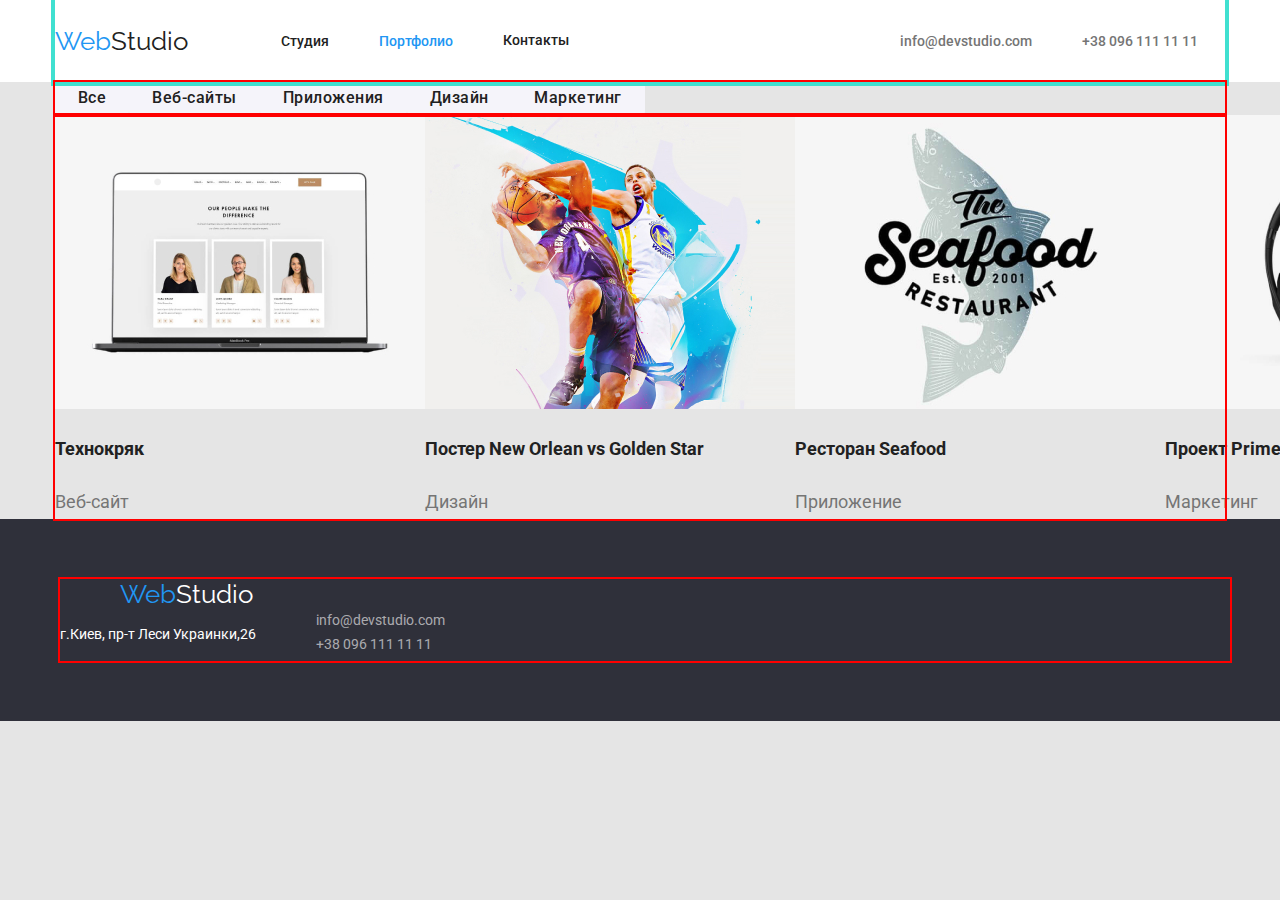
==== portfolio.html @ 0e8f4dbb "cделала меню портфолио" ====
<!DOCTYPE html>
<html lang="ru">

<head>
    <meta charset="UTF-8" />
    <meta name="viewport" content="width=device-width, initial-scale=1.0" />
    <title>Портфолио</title>
    <link
        href="https://fonts.googleapis.com/css2?family=Raleway:wght@700&family=Roboto:wght@400;500;700;900&display=swap"
        rel="stylesheet" />
    <link rel="stylesheet"
        href="https://cdnjs.cloudflare.com/ajax/libs/modern-normalize/1.0.0/modern-normalize.min.css" />
    <link rel="stylesheet" href="./css/styles.css" />
</head>

<body>
    <header class="portfolio-header">
        <div class="container-header">
        <a href="./index.html" class="logo-header">
            <span class="logo-colored">Web</span>Studio</a>
        <nav>
            <ul class="portfolio-nav list">
                <li class="portfolio-nav item"><a href="./index.html"> Cтудия </a></li>
                <li class= "portfolio-nav item">
                    <a href="./portfolio.html" class="link current"> Портфолио </a>
                </li >
                <li><a href=""class="portfolio-nav item"> Контакты </a></li>
            </ul>
        </nav>
        <ul class="contacts-header list">
            <div class="portfolio-contacts">
            <li><a href="mailto:info@devstudio.com">info@devstudio.com</a></li>
            <li><a href="tel:+380961111111" class="portfolio-contacts item">+38 096 111 11 11</a></li>
            </div>
        </ul>
        </div>
    </header>
    <main>
        <div class="container">
        <h1 hidden>Примеры работ</h1>
        <section class="portfolio-menu">
            <h2 hidden>Меню портфолио</h2>
            <ul class="portfolio-menu list">
                <li><button class="button-secondary" type="button">Все</button></li>
                <li>
                    <button class="button-secondary" type="button">Веб-сайты</button>
                </li>
                <li>
                    <button class="button-secondary" type="button">Приложения</button>
                </li>
                <li>
                    <button class="button-secondary" type="button">Дизайн</button>
                </li>
                <li>
                    <button class="button-secondary" type="button">Маркетинг</button>
                </li>
            </ul>
           
        </section>
        </div>

        <section class="examples-menu">
            
            <h2 hidden>Меню примеров</h2>
<div class="container examples">
            <ul class="examples-menu list">
                <li>
                    <img src="./images/portfolio images/website.jpg" alt="вебсайт технокряк" width="370" />
                    <h3 class="examples-title">Технокряк</h3>
                    <p class="examples-item">Веб-сайт</p>
                </li>
                <li>
                    <img src="./images/portfolio images/design.jpg" alt="дизайн постера" width="370" />
                    <h3 class="examples-title">Постер New Orlean vs Golden Star</h3>
                    <p class="examples-item">Дизайн</p>
                </li>
                <li>
                    <img src="./images/portfolio images/application restaurant.jpg" alt="приложение ресторана"
                        width="370" />
                    <h3 class="examples-title">Ресторан Seafood</h3>
                    <p class="examples-item">Приложение</p>
                </li>
                <li>
                    <img src="./images/portfolio images/marketing.jpg" alt="маркетинг проекта прайм" width="370" />
                    <h3 class="examples-title">Проект Prime</h3>
                    <p class="examples-item">Маркетинг</p>
                </li>
                <li>
                    <img src="./images/portfolio images/application boxes.jpg" alt="приложение проекта коробочек"
                        width="370" />
                    <h3 class="examples-title">Проект Boxes</h3>
                    <p class="examples-item">Приложение</p>
                </li>
                <li>
                    <img src="./images/portfolio images/website screen.jpg" alt="вебсайт вдохновение" width="370" />
                    <h3 class="examples-title">Inspiration has no Borders</h3>
                    <p class="examples-item">Веб-сайт</p>
                </li>
                <li>
                    <img src="./images/portfolio images/design book.jpg" alt="дизайн издания" width="370" />
                    <h3 class="examples-title">Издание Limited Edition</h3>
                    <p class="examples-item">Дизайн</p>
                </li>
                <li>
                    <img src="./images/portfolio images/marketing label.jpg" alt="маркетинг проекта лаб" width="370" />
                    <h3 class="examples-title">Проект LAB</h3>
                    <p class="examples-item">Маркетинг</p>
                </li>
                <li>
                    <img src="./images/portfolio images/application computer.jpg" alt="приложение гроуинг бизнес"
                        width="370" />
                    <h3 class="examples-title">Growing Business</h3>
                    <p class="examples-item">Приложение</p>
                </li>
            </ul>
            </div>
        </section>
       
    </main>
    <footer class="footer">
        <div class="container">
        <a href="./index.html" class="logo-footer">
            <span class="logo-colored">Web</span>Studio</a>
        <ul class="list">
            <li>
                <p class="address-geo">г.Киев, пр-т Леси Украинки,26</p>
            </li>
            <address class="contacts-style">
                <li><a href="mailto:info@devstudio.com">info@devstudio.com</a></li>
                <li><a href="tel:+380961111111">+38 096 111 11 11</a></li>
            </address>
        </ul>
        </div>
    </footer>
</body>

</html>
---- css/styles.css ----
:root {
  --main-text-cl: #757575;
  --accent-cl: #2196F3;
  --black: #212121;
  --gray:#757575;
  --white: #ffffff;
  --dark-bg:#2F303A;
  --light-bg: #E5E5E5;
  --white-bg:#FFFFFF;
  --light-grey-bg:#F5F4FA;
  --blue:#2196F3;
}
html {
  box-sizing: border-box;
}

*,
*::before,
*::after {
  box-sizing: inherit;
}

body {
  font-family: Roboto, sans-serif;
  color: var(--main-text-cl);
  background-color: var(--light-bg);
margin: 0px;
}
ul {
    list-style: none;
}

.webstudio-header {
    background-color: var(--white-bg);

}
.logo-header {
font-family: Raleway, sans-serif;
font-size: 26px;
line-height: 1.17;
text-decoration: none;
color: var(--black);
margin-right: 93px;
}
.container-header {
    display: flex;
    align-items: center;
    justify-content: flex-start;
}
.logo-colored {
    color: var(--blue);
}

.site-nav a {
    font-weight: 500;
    font-size: 14px;
    line-height: 1.17;
    text-decoration: none;
    color: var(--black);
}
.site-nav {
    display: flex;
}
.site-nav a:hover {
    color: var(--accent-cl);
}
.site-nav a:focus {
    color: var(--accent-cl);
}
.site-nav .link.current {
    color: var(--accent-cl);
}

.site-nav .item:not(:last-child) {
    margin-right: 50px;
}
.site-nav .link {
    display: block;
    padding-top: 32px;
    padding-bottom: 32px;
}

.contacts-header a {
    font-weight: 500;
    font-size: 14px;
    line-height: 1.17;
    text-decoration: none;
    color: var(--gray);

}
.contacts-header a:hover {
    color: var(--blue);
}
.contacts-header a:focus {
    color: var(--blue);
}
.contacts-items  {
    display: flex;
    margin-left: 331px;
   

}
.contacts-item {
    margin-left: 50px;
}

.main-section {
    color: var(--white-bg);
    background-color: var(--dark-bg);
    text-align: center;
    margin-bottom: 94px;
    padding-top: 200px;
    padding-bottom: 200px;
}

.main-title {
    margin-top: 0;
    margin-bottom: 30px;
    font-weight: 900;
    font-size: 44px;
    line-height: 1.36;
    text-transform: uppercase;

   

}
.button-primery {
    display: inline-block;
    font-family: inherit;
    font-weight: 700;
    font-size: 16px;
    line-height: 1.87;
    letter-spacing: 0.06em;
    color: var(--black);
    background-color: var(--light-grey-bg);
    border-radius: 4px;
    min-width: 200px;
    padding: 10px 32px;
    text-align: center;
    box-shadow: 0px 4px 4px rgba(0, 0, 0, 0.15);
    border: 1px solid transparent;
}
.button-primery:hover {
color: var(--white);
    background-color: var(--accent-cl);
    }
.button-primery:focus {
    color: var(--white);
    background-color: var(--accent-cl);
    }
    
    
    .advantages-list {
    background-color: var(--light-bg);
    padding: 94px;
    }    
    .advantages-title {
        margin-top: 0;
    margin-bottom: 10px;
    font-weight: 700;
    font-size: 14px;
    line-height: 1.17;
    text-transform: uppercase;
    color: var(--black);
}
.advantages-item {
    margin: 0;
    font-weight: 400;
    font-size: 14px;
    line-height: 1.71;
    color: var(--main-text-cl);
    margin-right: 30px;
}
.container .advantages-list {
    display: flex;
}
.container .list {
    display: flex;
}
.directions {
    background-color: var(--light-bg);
}
.directions-title {
    margin-top: 0;
    margin-bottom: 50px;
    font-weight: 700;
    font-size: 36px;
    line-height: 1.17;
    color:  var(--black);
    text-align: center;
}
.directions-item {
    margin-right: 30px;
}
.team-section {
    background-color: var(--light-grey-bg);
    padding: 94px;

}
.team-title {
    margin-top: 0;
    margin-bottom: 50px;
    font-weight: 700;
    font-size: 36px;
    line-height: 1.17;
    color: var(--black);
    text-align: center;
}
.team-member {
    margin-bottom: 10px;
    font-weight: 500;
    font-size: 16px;
    line-height: 1.17;
    color: var(--black);
    margin: 0;
}
.team-item {
    margin: 0;
    font-weight: 400;
    font-size: 16px;
    line-height: 1.17;
    color: var(--main-text-cl);
    margin-right: 30px;
    text-align: center;
}
.footer {
    background-color: var(--dark-bg);
    padding: 60px;
    text-align: left;
}
.logo-footer {
    font-family: Raleway, sans-serif;
    font-size: 26px;
    line-height: 1.17;
    text-decoration: none;
    color: var(--white);
}
.footer a {
    padding: 60px;
    color: var(--white);
}
.address-geo {
    font-weight: 400;
    font-size: 14px;
    line-height: 1.71;
    color: var(--white);
}
.contacts-style a {
    font-weight: 400;
    font-size: 14px;
    line-height: 1.71;
    text-decoration: none;

color: rgba(255, 255, 255, 0.6);

}
.contacts-style a:hover  {
    color: var(--accent-cl);

}
.contacts-style a:focus  {
    color: var(--accent-cl);

}
.portfolio-header{
    background-color: var(--white-bg);
}
.portfolio-nav a {
     font-weight: 500;
    font-size: 14px;
    line-height: 1.17;
    text-decoration: none;
    color: var(--black);
}
.portfolio-nav {
    display: flex;
    text-align: center;
}

.portfolio-nav .item:not(:last-child) {
    margin-right: 50px;
}
.portfolio-nav a:hover {
    color: var(--accent-cl);
    }
 
.portfolio-nav a:focus {
    color: var(--accent-cl);

}
.portfolio-nav .link.current {
    color: var(--accent-cl);
}
.portfolio-nav .item {
    display: block;
    padding-top: 32px;
    padding-bottom: 32px;
}
.contacts-header {
    font-weight: 500;
    font-size: 14px;
    line-height: 1.17;
}
.portfolio-contacts {
    display: flex;
    margin-left: 331px;
}
.portfolio-contacts .item {
    margin-left: 50px;
}
.portfolio-menu {
    font-weight: 500;
    font-size: 16px;
    line-height: 1.62;
    color: var(--black);
    background-color: var(--light-bg);
}
.portfolio-menu a {
    color: var(--black);
}
.portfolio-menu:hover {
    color:  var(--blue);
}
.portfolio-menu:focus {
    color:  var(--blue);
}

.examples-menu {
    background-color: var(--light-bg);
}
.examples-title {
    font-weight: 700;
    font-size: 18px;
    line-height: 2;
    color: var(--black);
}
.examples-item {
     margin: 0;
    font-weight: 400;
    font-size: 18px;
    line-height: 1.87;
    color: var(--main-text-cl);
}

.button-secondary {
    display: inline-block;
    font-family: inherit;
    font-weight: 500;
    font-size: 16px;
    letter-spacing: 0.03em;
    color: var(--black);
    background-color: var(--light-grey-bg);
    border-radius: 4px;
    text-align: center;
    padding: 6px 22px;
    border: 1px solid transparent;
    }

.button-secondary:hover {
color: var(--white);
    background-color: var(--accent-cl);
    }
.button-secondary:focus {
    color: var(--white);
    background-color: var(--accent-cl);
    }
    
.contacts-style {
    font-style: normal;
}
.container-header {
       margin-left: auto;
       margin-right: auto;
       width: 1170px;    
       outline: 4px solid turquoise;
    }

    .container {
       margin-left: auto;
       margin-right: auto;
       width: 1170px;
    outline: 2px solid red;}

.footer-container {
    margin-left: auto;
       margin-right: auto;
       width: 1170px;
       outline: 2px solid teal;
       }
.list {
    padding: 0;
    margin: 0;
    list-style: none;
}


/*цвет заголовков #212121;
/* цвет текста #757575;
/*цвет текста при ховере #2196F3;
/* темный цвет фона #2F303A;
/* фон хедера #FFFFFF;
/* фон секций о преимуществе и направлениях, мейна вебстудии #E5E5E5
/* фон секции о команде #F5F4FA
/* акцент фона кнопки #2196F3
/* цвет текста адреса и телефон в футере rgba(255, 255, 255, 0.6);
/*цвет заголовка героя #FFFFFF;
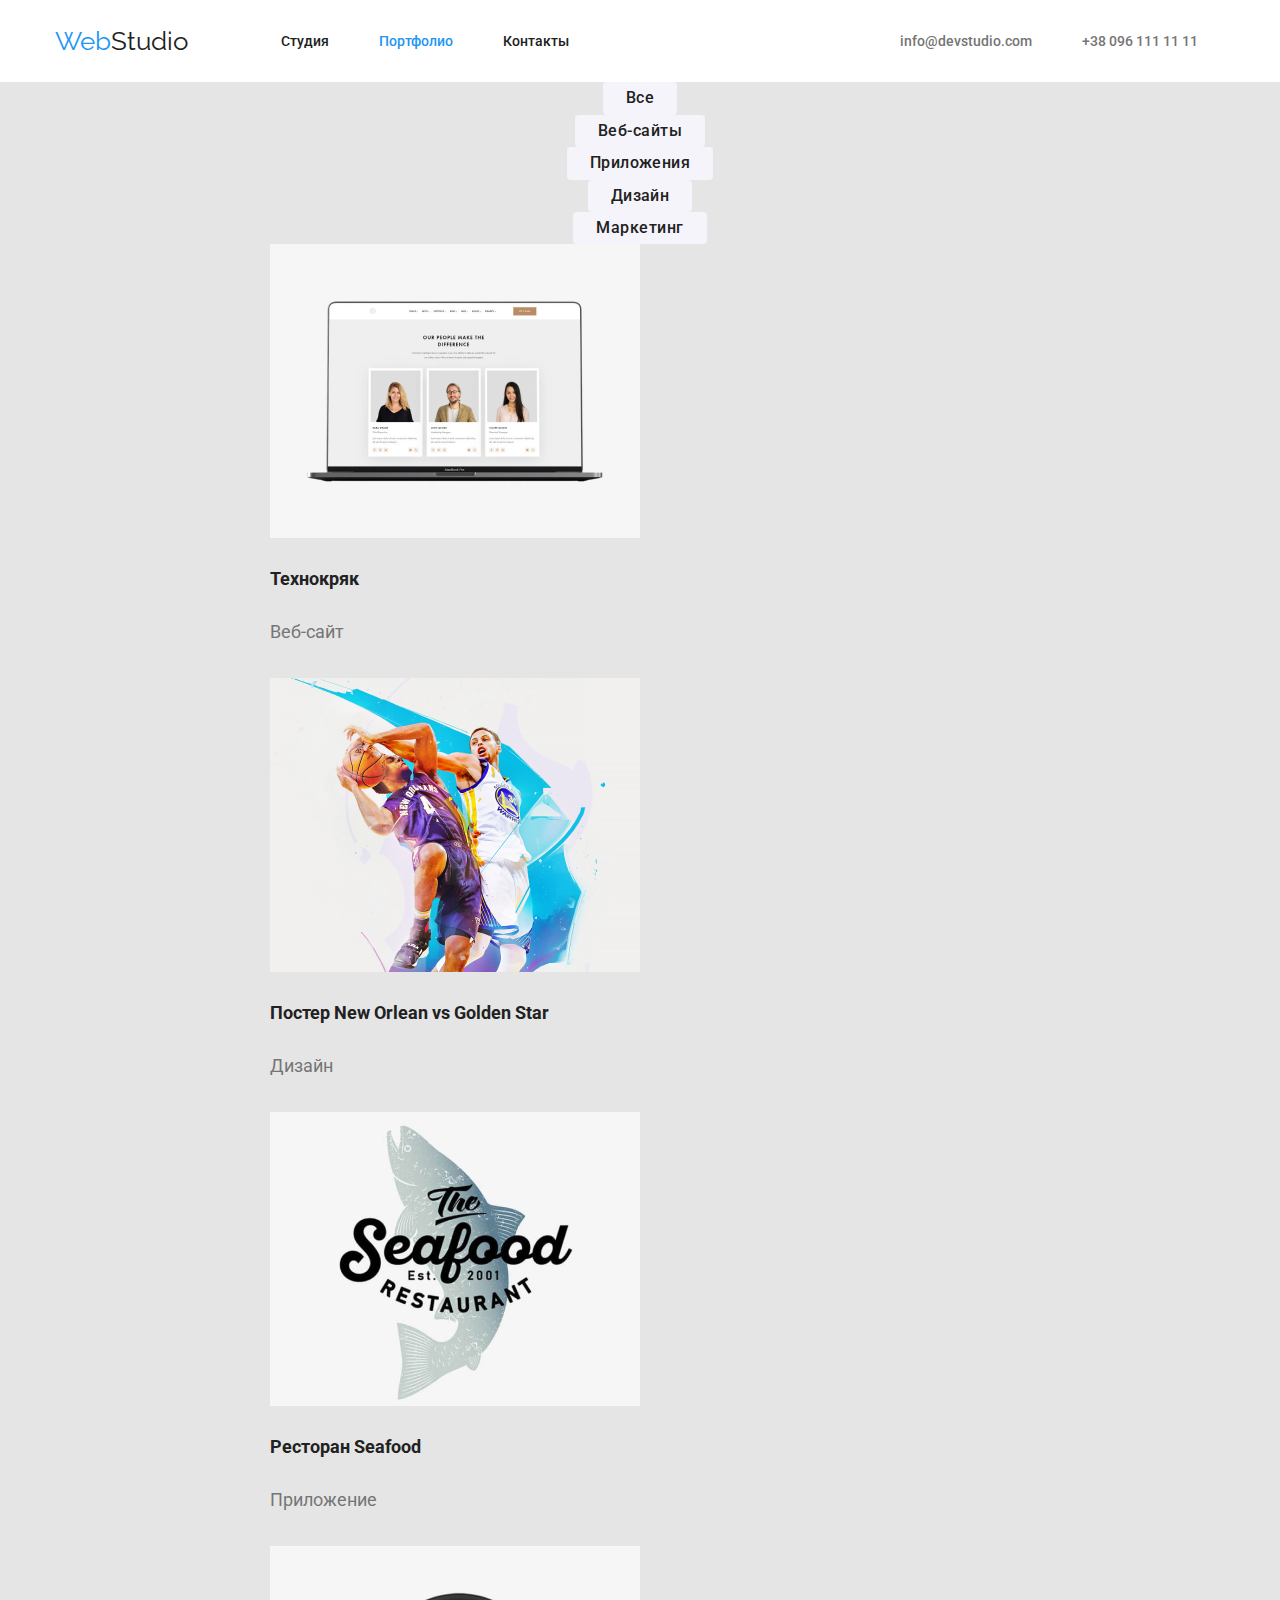
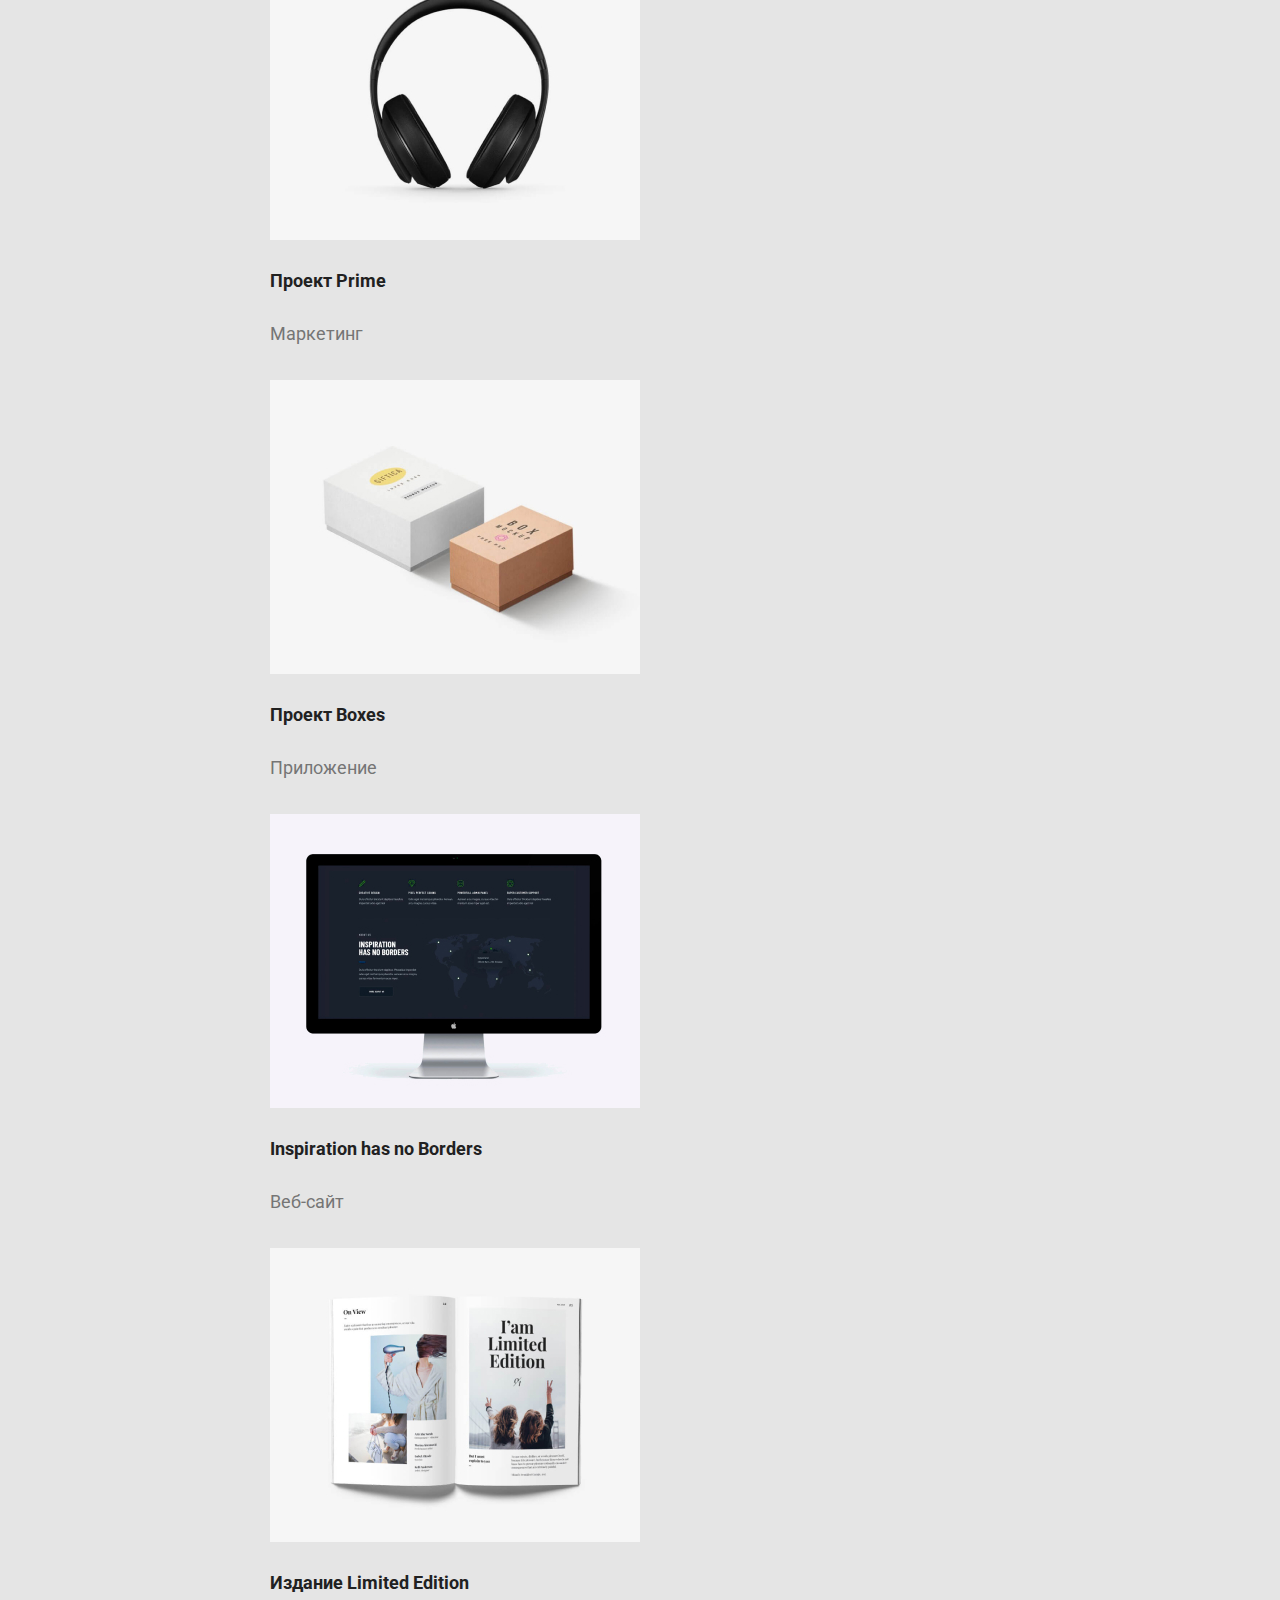
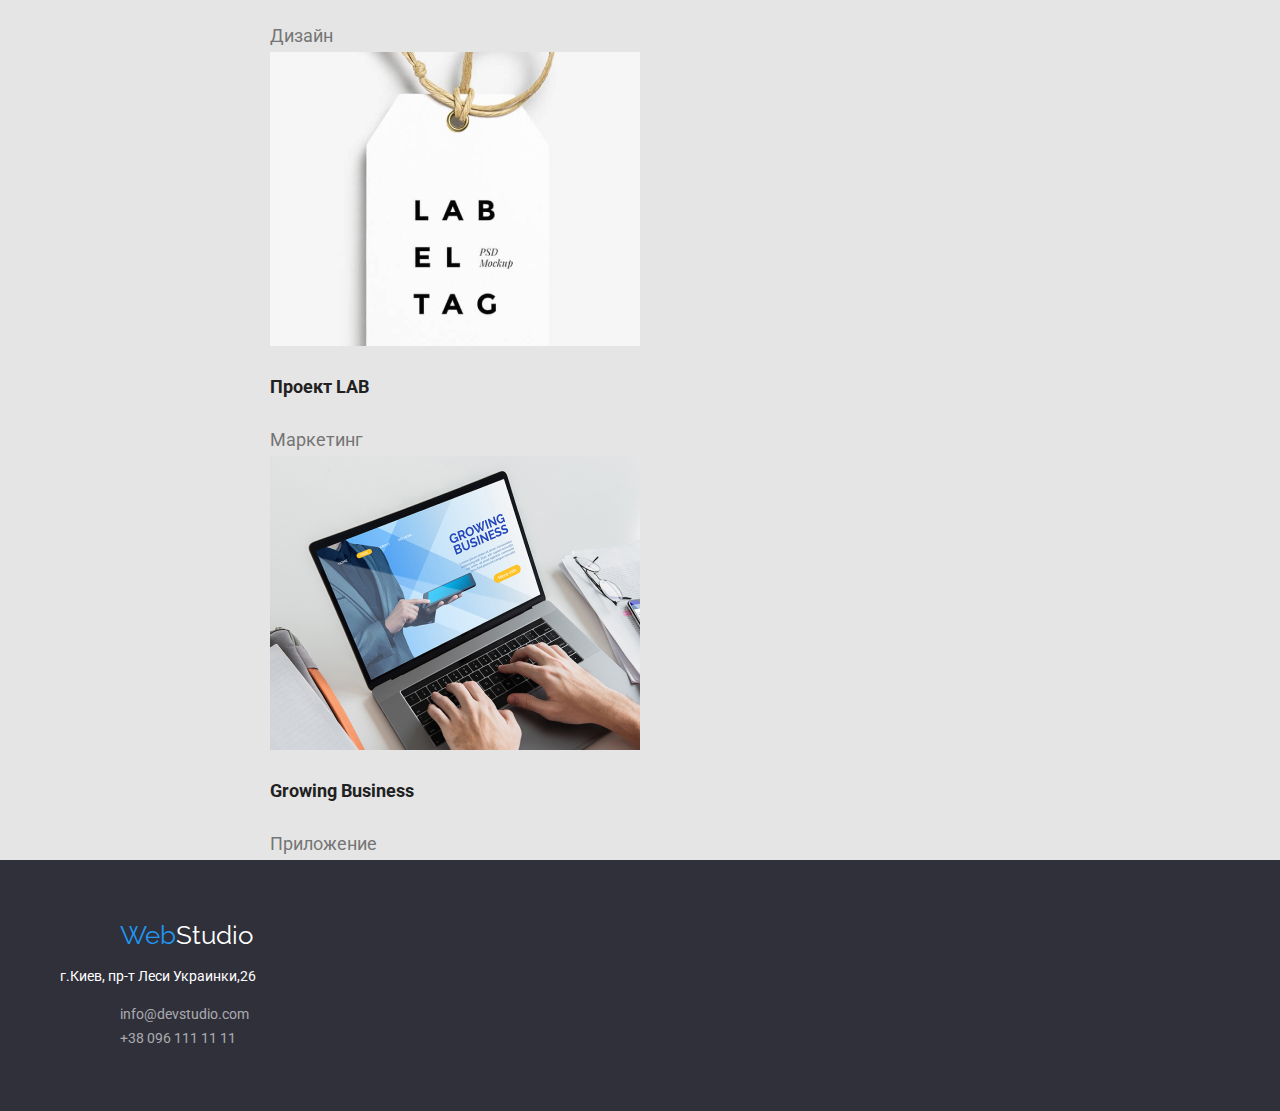
==== commit 4d7b2ad8: "portfolio" ====
--- a/portfolio.html
+++ b/portfolio.html
@@ -24,7 +24,7 @@
                 <li class= "portfolio-nav item">
                     <a href="./portfolio.html" class="link current"> Портфолио </a>
                 </li >
-                <li><a href=""class="portfolio-nav item"> Контакты </a></li>
+                <li class="portfolio-nav item"><a href=""> Контакты </a></li>
             </ul>
         </nav>
         <ul class="contacts-header list">
@@ -36,10 +36,11 @@
         </div>
     </header>
     <main>
-        <div class="container">
+        
         <h1 hidden>Примеры работ</h1>
         <section class="portfolio-menu">
             <h2 hidden>Меню портфолио</h2>
+            <div class="container-buttons">
             <ul class="portfolio-menu list">
                 <li><button class="button-secondary" type="button">Все</button></li>
                 <li>
@@ -55,58 +56,58 @@
                     <button class="button-secondary" type="button">Маркетинг</button>
                 </li>
             </ul>
-           
+            </div>
         </section>
-        </div>
+       
 
         <section class="examples-menu">
             
             <h2 hidden>Меню примеров</h2>
-<div class="container examples">
+<div class="container-examples">
             <ul class="examples-menu list">
-                <li>
+                <li class="examples-elements">
                     <img src="./images/portfolio images/website.jpg" alt="вебсайт технокряк" width="370" />
                     <h3 class="examples-title">Технокряк</h3>
                     <p class="examples-item">Веб-сайт</p>
                 </li>
-                <li>
+                <li class="examples-elements">
                     <img src="./images/portfolio images/design.jpg" alt="дизайн постера" width="370" />
                     <h3 class="examples-title">Постер New Orlean vs Golden Star</h3>
                     <p class="examples-item">Дизайн</p>
                 </li>
-                <li>
+                <li class="examples-elements">
                     <img src="./images/portfolio images/application restaurant.jpg" alt="приложение ресторана"
                         width="370" />
                     <h3 class="examples-title">Ресторан Seafood</h3>
                     <p class="examples-item">Приложение</p>
                 </li>
-                <li>
+                <li class="examples-elements">
                     <img src="./images/portfolio images/marketing.jpg" alt="маркетинг проекта прайм" width="370" />
                     <h3 class="examples-title">Проект Prime</h3>
                     <p class="examples-item">Маркетинг</p>
                 </li>
-                <li>
+                <li class="examples-elements">
                     <img src="./images/portfolio images/application boxes.jpg" alt="приложение проекта коробочек"
                         width="370" />
                     <h3 class="examples-title">Проект Boxes</h3>
                     <p class="examples-item">Приложение</p>
                 </li>
-                <li>
+                <li class="examples-elements">
                     <img src="./images/portfolio images/website screen.jpg" alt="вебсайт вдохновение" width="370" />
                     <h3 class="examples-title">Inspiration has no Borders</h3>
                     <p class="examples-item">Веб-сайт</p>
                 </li>
-                <li>
+                <li class="examples-elements">
                     <img src="./images/portfolio images/design book.jpg" alt="дизайн издания" width="370" />
                     <h3 class="examples-title">Издание Limited Edition</h3>
                     <p class="examples-item">Дизайн</p>
                 </li>
-                <li>
+                <li class="examples-elements">
                     <img src="./images/portfolio images/marketing label.jpg" alt="маркетинг проекта лаб" width="370" />
                     <h3 class="examples-title">Проект LAB</h3>
                     <p class="examples-item">Маркетинг</p>
                 </li>
-                <li>
+                <li class="examples-elements">
                     <img src="./images/portfolio images/application computer.jpg" alt="приложение гроуинг бизнес"
                         width="370" />
                     <h3 class="examples-title">Growing Business</h3>
@@ -114,11 +115,12 @@
                 </li>
             </ul>
             </div>
+    
         </section>
        
     </main>
     <footer class="footer">
-        <div class="container">
+        <div class="footer-container">
         <a href="./index.html" class="logo-footer">
             <span class="logo-colored">Web</span>Studio</a>
         <ul class="list">
--- a/css/styles.css
+++ b/css/styles.css
@@ -30,6 +30,12 @@
     list-style: none;
 }
 
+.list {
+    padding: 0;
+    margin: 0;
+    list-style: none;
+}
+
 .webstudio-header {
     background-color: var(--white-bg);
 
@@ -170,9 +176,12 @@
     line-height: 1.71;
     color: var(--main-text-cl);
     margin-right: 30px;
-}
+   
+}
+
 .container .advantages-list {
     display: flex;
+
 }
 .container .list {
     display: flex;
@@ -262,6 +271,7 @@
     color: var(--accent-cl);
 
 }
+
 .portfolio-header{
     background-color: var(--white-bg);
 }
@@ -301,6 +311,11 @@
     font-size: 14px;
     line-height: 1.17;
 }
+.container-buttons {
+    display: flex;
+    justify-content: center;
+    text-align: center;
+}
 .portfolio-contacts {
     display: flex;
     margin-left: 331px;
@@ -325,6 +340,18 @@
     color:  var(--blue);
 }
 
+.portfolio-menu .list {
+    text-align: center;
+}
+.container-examples {
+  display: flex;
+  flex: wrap;
+    width: 1170px;
+margin-left: auto;
+margin-right: auto;
+padding-left: 215px;
+padding-right: 215px;
+}
 .examples-menu {
     background-color: var(--light-bg);
 }
@@ -340,7 +367,7 @@
     font-size: 18px;
     line-height: 1.87;
     color: var(--main-text-cl);
-}
+   }
 
 .button-secondary {
     display: inline-block;
@@ -372,26 +399,44 @@
        margin-left: auto;
        margin-right: auto;
        width: 1170px;    
-       outline: 4px solid turquoise;
+     
     }
 
     .container {
        margin-left: auto;
        margin-right: auto;
        width: 1170px;
-    outline: 2px solid red;}
+   }
 
 .footer-container {
     margin-left: auto;
        margin-right: auto;
        width: 1170px;
-       outline: 2px solid teal;
-       }
-.list {
-    padding: 0;
-    margin: 0;
-    list-style: none;
-}
+              }
+
+.container menu {
+    display:flex;
+    justify-content: center;
+    text-align: center;
+}
+.container-examples {
+display: flex;
+flex-wrap: wrap;
+
+}
+.examples-elements {
+ width: calc;
+ height: 404px;
+ margin-right: 30px;
+margin-bottom: 30px;
+}
+.examples-elements:nth-child(3n) {
+    margin-right: 0;
+}
+.examples-elements:nth-last-child(-n+3) {
+    margin-bottom: 0;
+}
+
 
 
 /*цвет заголовков #212121;
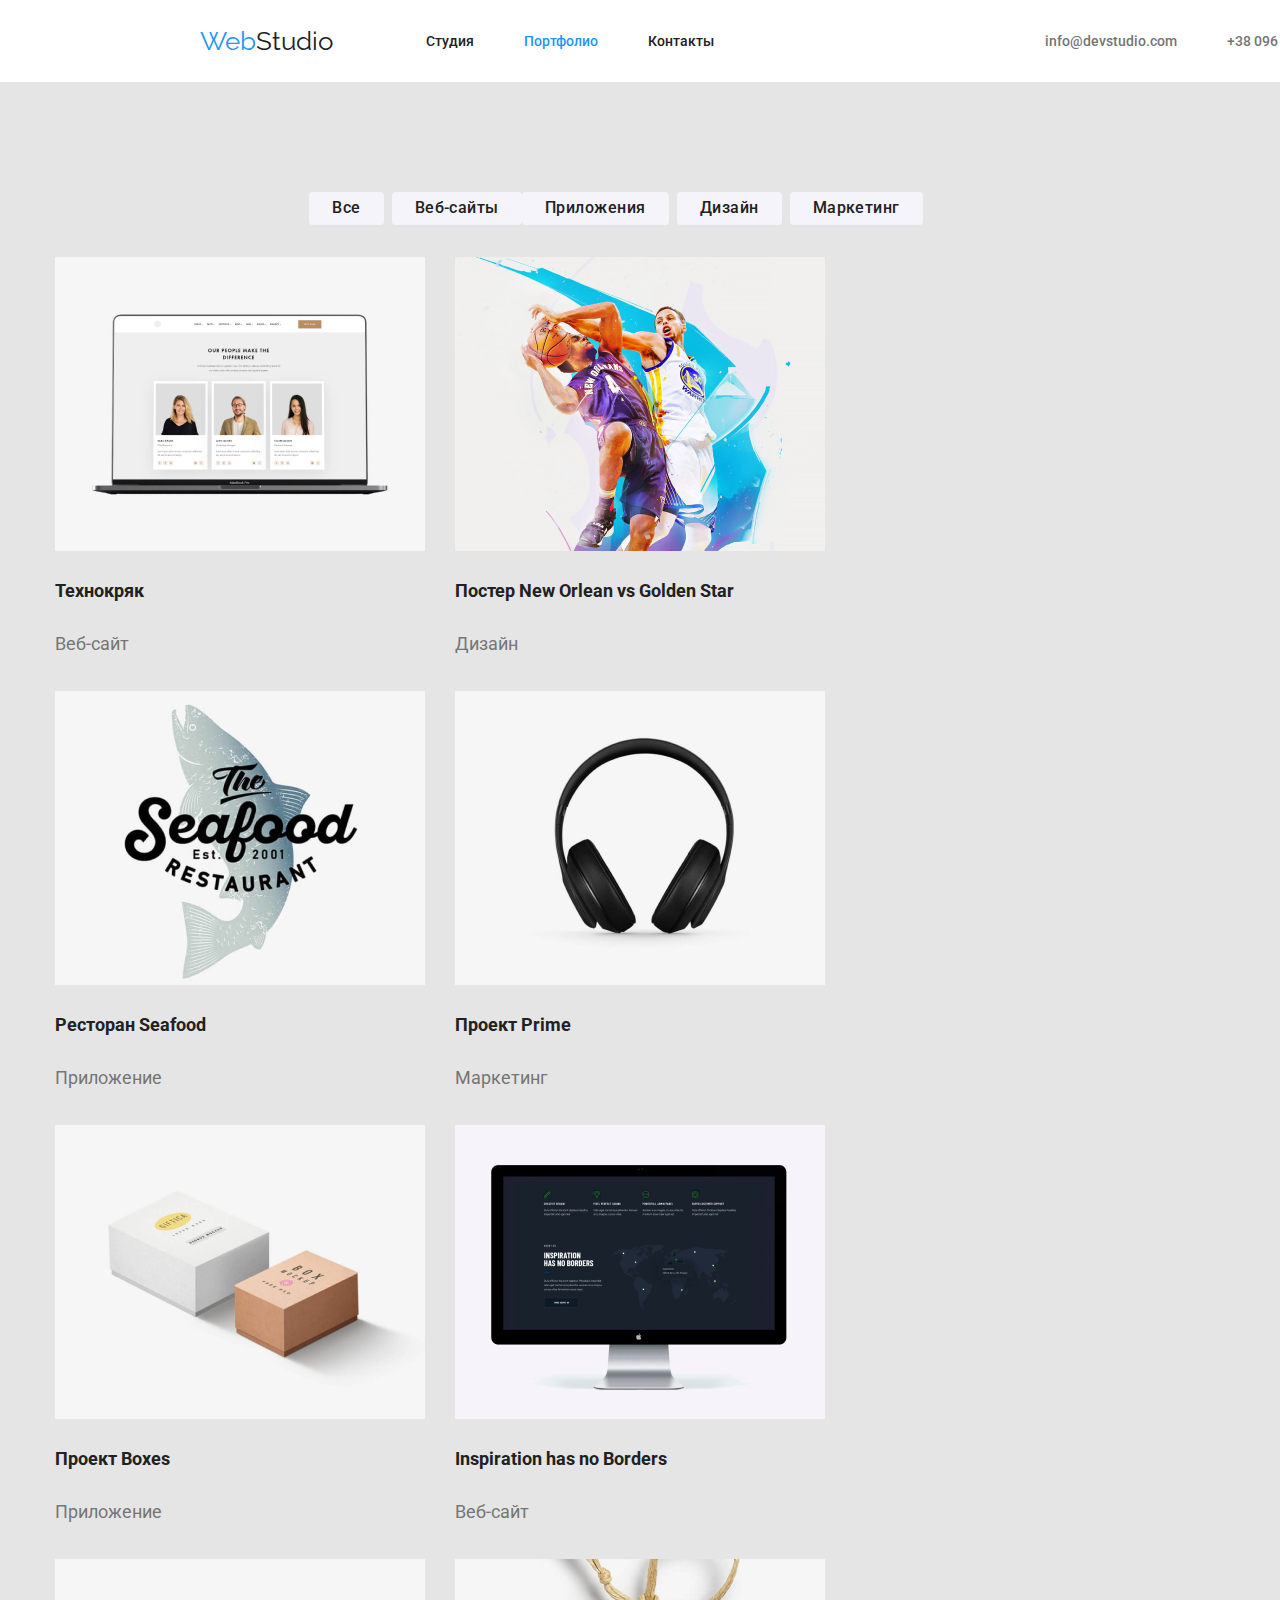
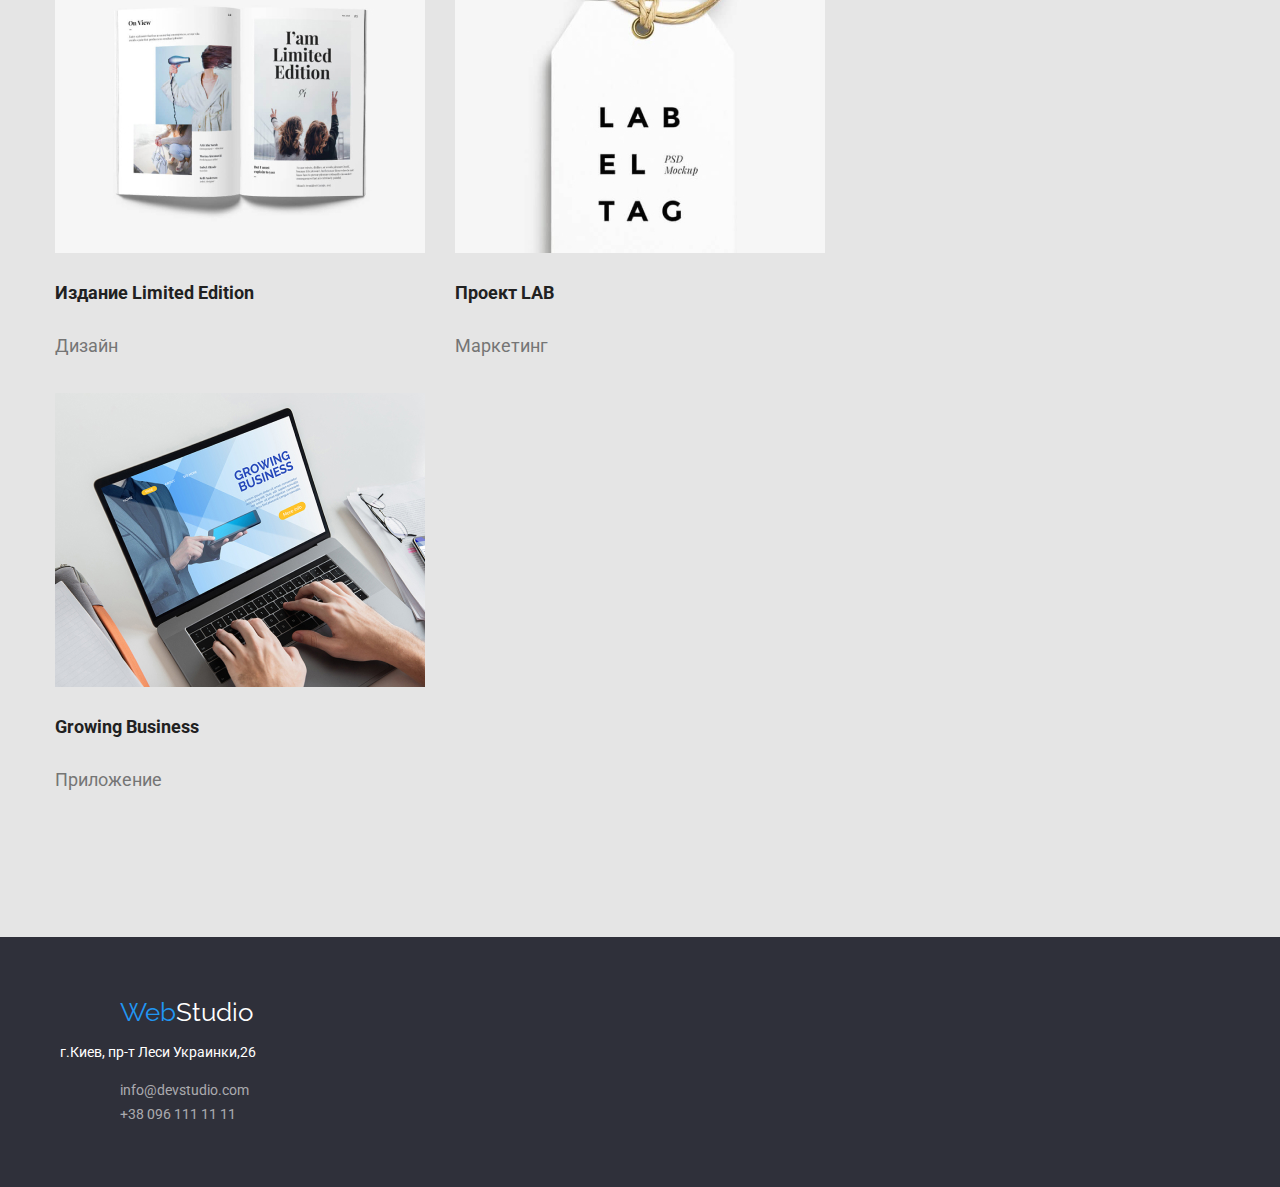
==== commit 4454dd72: "правки" ====
--- a/portfolio.html
+++ b/portfolio.html
@@ -36,88 +36,105 @@
         </div>
     </header>
     <main>
-        
+        <div class="portfolio-main-container"> 
+            <div class="container button-list">
         <h1 hidden>Примеры работ</h1>
         <section class="portfolio-menu">
             <h2 hidden>Меню портфолио</h2>
             <div class="container-buttons">
-            <ul class="portfolio-menu list">
-                <li><button class="button-secondary" type="button">Все</button></li>
+            <ul class="buttons-list">
+                <li class="buttons-item"><button class="button-secondary" type="button">Все</button></li>
                 <li>
                     <button class="button-secondary" type="button">Веб-сайты</button>
                 </li>
-                <li>
+                <li class="buttons-item">
                     <button class="button-secondary" type="button">Приложения</button>
                 </li>
-                <li>
+                <li class="buttons-item">
                     <button class="button-secondary" type="button">Дизайн</button>
                 </li>
-                <li>
+                <li class="buttons-item">
                     <button class="button-secondary" type="button">Маркетинг</button>
                 </li>
             </ul>
             </div>
         </section>
-       
-
+        </div>
         <section class="examples-menu">
-            
+        
             <h2 hidden>Меню примеров</h2>
-<div class="container-examples">
-            <ul class="examples-menu list">
+<div class="examples-list list">
+            <ul class="examples-list">
                 <li class="examples-elements">
+                    <div class="portfolio-card">
                     <img src="./images/portfolio images/website.jpg" alt="вебсайт технокряк" width="370" />
                     <h3 class="examples-title">Технокряк</h3>
                     <p class="examples-item">Веб-сайт</p>
+                    </div>
                 </li>
                 <li class="examples-elements">
+                    <div class="portfolio-card">
                     <img src="./images/portfolio images/design.jpg" alt="дизайн постера" width="370" />
                     <h3 class="examples-title">Постер New Orlean vs Golden Star</h3>
                     <p class="examples-item">Дизайн</p>
+                    </div>
                 </li>
                 <li class="examples-elements">
+                    <div class="portfolio-card">
                     <img src="./images/portfolio images/application restaurant.jpg" alt="приложение ресторана"
                         width="370" />
                     <h3 class="examples-title">Ресторан Seafood</h3>
                     <p class="examples-item">Приложение</p>
+                    </div>
                 </li>
                 <li class="examples-elements">
+                    <div class="portfolio-card">
                     <img src="./images/portfolio images/marketing.jpg" alt="маркетинг проекта прайм" width="370" />
                     <h3 class="examples-title">Проект Prime</h3>
                     <p class="examples-item">Маркетинг</p>
+                    </div>
                 </li>
                 <li class="examples-elements">
+                    <div class="portfolio-card">
                     <img src="./images/portfolio images/application boxes.jpg" alt="приложение проекта коробочек"
                         width="370" />
                     <h3 class="examples-title">Проект Boxes</h3>
                     <p class="examples-item">Приложение</p>
+                    </div>
                 </li>
                 <li class="examples-elements">
+                    <div class="portfolio-card">
                     <img src="./images/portfolio images/website screen.jpg" alt="вебсайт вдохновение" width="370" />
                     <h3 class="examples-title">Inspiration has no Borders</h3>
                     <p class="examples-item">Веб-сайт</p>
+                    </div>
                 </li>
                 <li class="examples-elements">
+                    <div class="portfolio-card">
                     <img src="./images/portfolio images/design book.jpg" alt="дизайн издания" width="370" />
                     <h3 class="examples-title">Издание Limited Edition</h3>
                     <p class="examples-item">Дизайн</p>
+                    </div>
                 </li>
                 <li class="examples-elements">
+                    <div class="portfolio-card">
                     <img src="./images/portfolio images/marketing label.jpg" alt="маркетинг проекта лаб" width="370" />
                     <h3 class="examples-title">Проект LAB</h3>
                     <p class="examples-item">Маркетинг</p>
+                    </div>
                 </li>
                 <li class="examples-elements">
+                    <div class="portfolio-card">
                     <img src="./images/portfolio images/application computer.jpg" alt="приложение гроуинг бизнес"
                         width="370" />
                     <h3 class="examples-title">Growing Business</h3>
                     <p class="examples-item">Приложение</p>
+                    </div>
                 </li>
             </ul>
             </div>
-    
         </section>
-       
+        </div>
     </main>
     <footer class="footer">
         <div class="footer-container">
--- a/css/styles.css
+++ b/css/styles.css
@@ -23,9 +23,10 @@
 body {
   font-family: Roboto, sans-serif;
   color: var(--main-text-cl);
-  background-color: var(--light-bg);
-margin: 0px;
-}
+ margin: 0px;
+ background-color: var(--light-bg);
+}
+ 
 ul {
     list-style: none;
 }
@@ -176,9 +177,12 @@
     line-height: 1.71;
     color: var(--main-text-cl);
     margin-right: 30px;
-   
-}
-
+   width: calc((100% - 90px) / 4);
+  justify-content: center;
+}
+.advantages-item:not(:last-child) {
+  margin-right: 30px;
+}
 .container .advantages-list {
     display: flex;
 
@@ -203,9 +207,11 @@
 }
 .team-section {
     background-color: var(--light-grey-bg);
-    padding: 94px;
-
-}
+    margin: 0;
+    
+
+}
+
 .team-title {
     margin-top: 0;
     margin-bottom: 50px;
@@ -232,6 +238,11 @@
     margin-right: 30px;
     text-align: center;
 }
+.card {
+  border-bottom-left-radius: 4px;
+  border-bottom-right-radius: 4px;
+}
+
 .footer {
     background-color: var(--dark-bg);
     padding: 60px;
@@ -275,6 +286,12 @@
 .portfolio-header{
     background-color: var(--white-bg);
 }
+.portfolio-main-container{
+margin-top: 0px;
+padding-top: 94px;
+padding-bottom: 94px;
+width: 1200px;
+}
 .portfolio-nav a {
      font-weight: 500;
     font-size: 14px;
@@ -311,11 +328,7 @@
     font-size: 14px;
     line-height: 1.17;
 }
-.container-buttons {
-    display: flex;
-    justify-content: center;
-    text-align: center;
-}
+
 .portfolio-contacts {
     display: flex;
     margin-left: 331px;
@@ -343,17 +356,15 @@
 .portfolio-menu .list {
     text-align: center;
 }
-.container-examples {
-  display: flex;
-  flex: wrap;
-    width: 1170px;
-margin-left: auto;
-margin-right: auto;
-padding-left: 215px;
-padding-right: 215px;
-}
+
 .examples-menu {
-    background-color: var(--light-bg);
+    margin-left: auto;
+    margin-right: auto;
+    padding-left: 15px;
+    padding-right: 15px;
+    width: 1200px;
+    
+
 }
 .examples-title {
     font-weight: 700;
@@ -392,20 +403,31 @@
     background-color: var(--accent-cl);
     }
     
+    .buttons-list {
+    display: flex;
+    justify-content: center;
+}
+.buttons-item{
+    margin-right: 8px;
+}
 .contacts-style {
     font-style: normal;
 }
 .container-header {
        margin-left: auto;
        margin-right: auto;
-       width: 1170px;    
+       width: 1600px;  
+       padding-left: 200px;  
+       padding-right: 200px;
      
     }
 
     .container {
        margin-left: auto;
        margin-right: auto;
-       width: 1170px;
+       padding-left: 15px;
+       padding-right: 15px;
+       width: 1200px;
    }
 
 .footer-container {
@@ -419,23 +441,34 @@
     justify-content: center;
     text-align: center;
 }
-.container-examples {
-display: flex;
-flex-wrap: wrap;
-
+
+    .container-buttons {
+    display: flex;
+    justify-content: center;
+    text-align: center;
+    }
+.examples-list{
+  display: flex;
+  flex-wrap: wrap;
 }
 .examples-elements {
- width: calc;
  height: 404px;
  margin-right: 30px;
-margin-bottom: 30px;
-}
-.examples-elements:nth-child(3n) {
-    margin-right: 0;
-}
-.examples-elements:nth-last-child(-n+3) {
-    margin-bottom: 0;
-}
+ margin-bottom: 30px;
+}
+.examples-elements:not(:nth-child(3n)) {
+    margin-right: 30px;
+    
+}
+.examples-elements:not(:nth-last-child(-n + 3)) {
+    margin-bottom: 30px;
+}
+
+.portfolio-card {
+    width: 370px
+}
+
+
 
 
 
@@ -448,4 +481,25 @@
 /* фон секции о команде #F5F4FA
 /* акцент фона кнопки #2196F3
 /* цвет текста адреса и телефон в футере rgba(255, 255, 255, 0.6);
-/*цвет заголовка героя #FFFFFF;+/*цвет заголовка героя #FFFFFF;
+examples menu: background-color: var(--light-bg);
+examples-elements {
+ width: calc (100%-60px)/3;
+ .container-examples {
+  display: flex;
+  flex: wrap;
+    width: 1170px;
+margin-left: auto;
+margin-right: auto;
+padding-left: 215px;
+padding-right: 215px;
+}
+ .container-examples {
+  display: flex;
+  flex: wrap;
+    width: 1170px;
+margin-left: auto;
+margin-right: auto;
+padding-left: 215px;
+padding-right: 215px;
+}
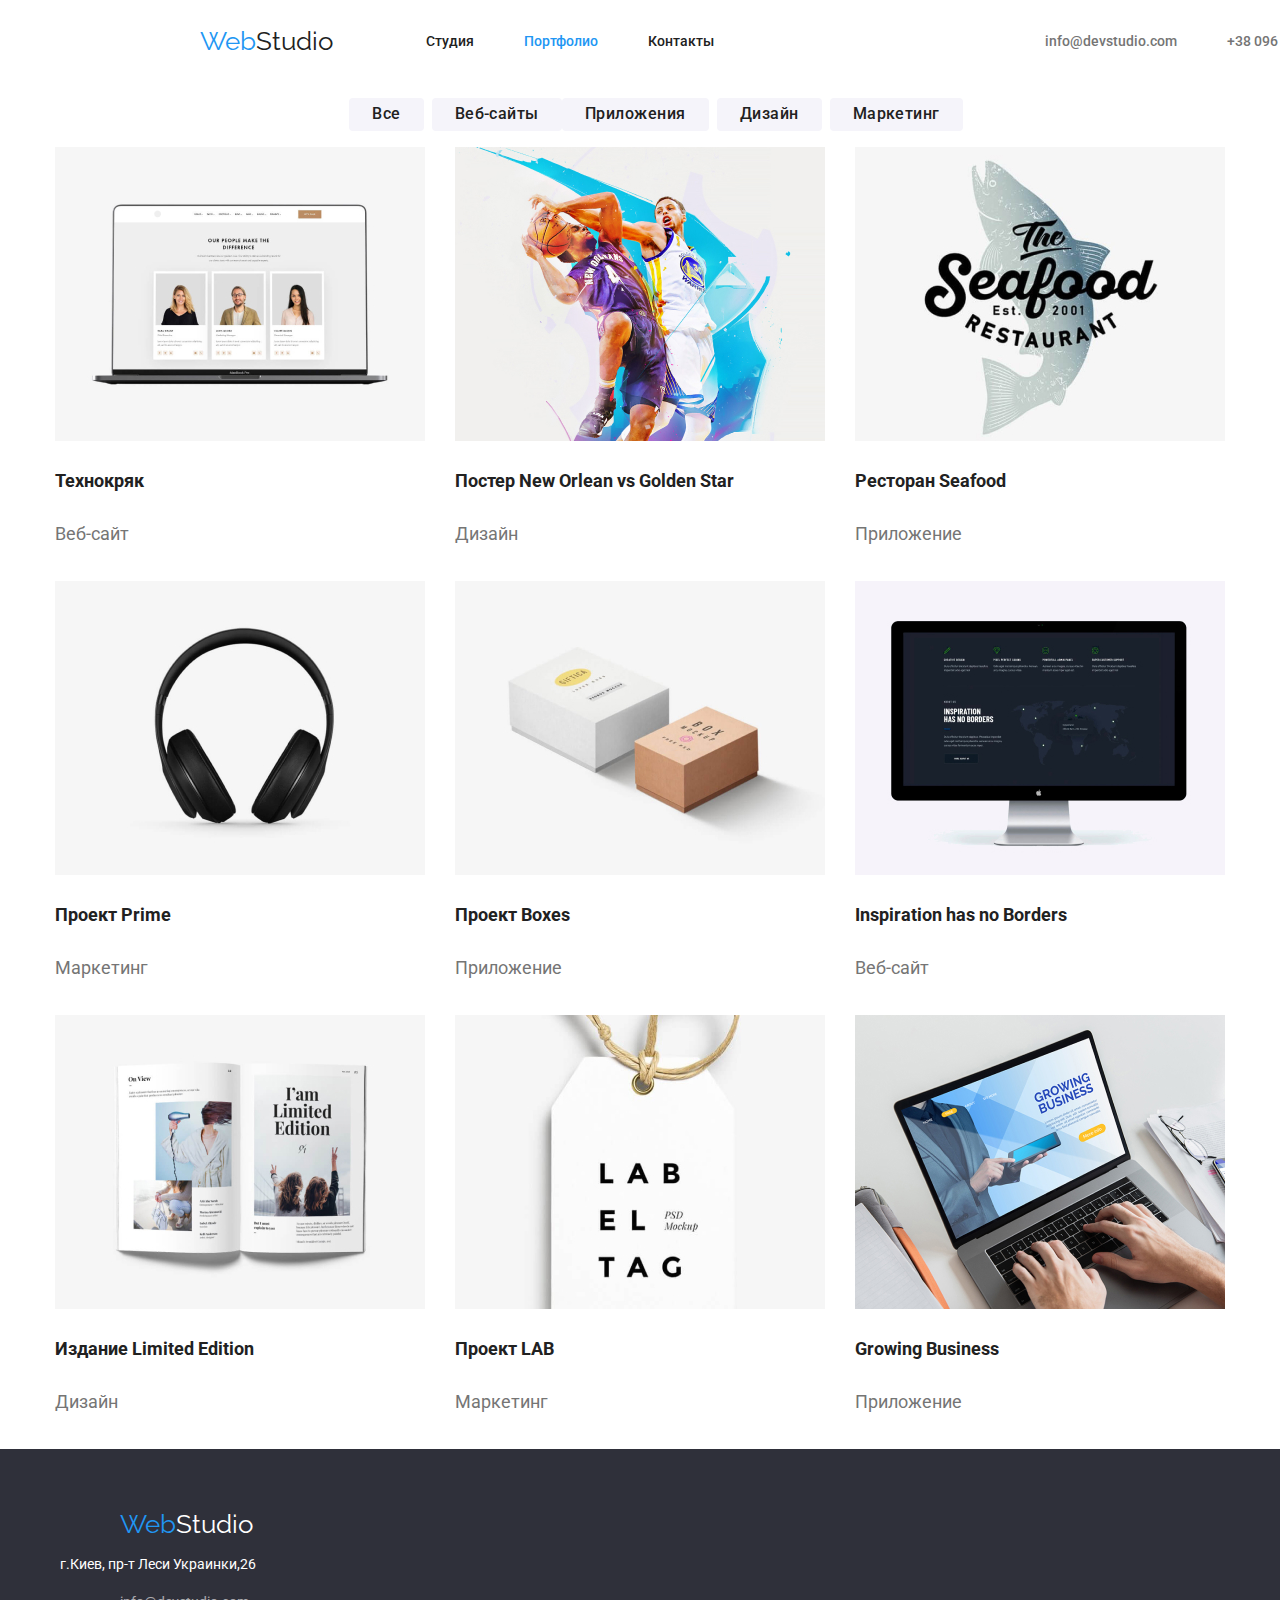
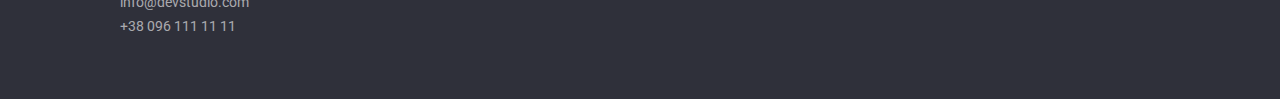
==== commit d71a3ae0: "Поправила фон кнопок" ====
--- a/portfolio.html
+++ b/portfolio.html
@@ -1,156 +1,205 @@
 <!DOCTYPE html>
 <html lang="ru">
-
-<head>
+  <head>
     <meta charset="UTF-8" />
     <meta name="viewport" content="width=device-width, initial-scale=1.0" />
     <title>Портфолио</title>
     <link
-        href="https://fonts.googleapis.com/css2?family=Raleway:wght@700&family=Roboto:wght@400;500;700;900&display=swap"
-        rel="stylesheet" />
-    <link rel="stylesheet"
-        href="https://cdnjs.cloudflare.com/ajax/libs/modern-normalize/1.0.0/modern-normalize.min.css" />
+      href="https://fonts.googleapis.com/css2?family=Raleway:wght@700&family=Roboto:wght@400;500;700;900&display=swap"
+      rel="stylesheet"
+    />
+    <link
+      rel="stylesheet"
+      href="https://cdnjs.cloudflare.com/ajax/libs/modern-normalize/1.0.0/modern-normalize.min.css"
+    />
     <link rel="stylesheet" href="./css/styles.css" />
-</head>
+  </head>
 
-<body>
+  <body>
     <header class="portfolio-header">
-        <div class="container-header">
+      <div class="container-header">
         <a href="./index.html" class="logo-header">
-            <span class="logo-colored">Web</span>Studio</a>
+          <span class="logo-colored">Web</span>Studio</a
+        >
         <nav>
-            <ul class="portfolio-nav list">
-                <li class="portfolio-nav item"><a href="./index.html"> Cтудия </a></li>
-                <li class= "portfolio-nav item">
-                    <a href="./portfolio.html" class="link current"> Портфолио </a>
-                </li >
-                <li class="portfolio-nav item"><a href=""> Контакты </a></li>
-            </ul>
+          <ul class="portfolio-nav list">
+            <li class="portfolio-nav item">
+              <a href="./index.html"> Cтудия </a>
+            </li>
+            <li class="portfolio-nav item">
+              <a href="./portfolio.html" class="link current"> Портфолио </a>
+            </li>
+            <li class="portfolio-nav item"><a href=""> Контакты </a></li>
+          </ul>
         </nav>
         <ul class="contacts-header list">
-            <div class="portfolio-contacts">
+          <div class="portfolio-contacts">
             <li><a href="mailto:info@devstudio.com">info@devstudio.com</a></li>
-            <li><a href="tel:+380961111111" class="portfolio-contacts item">+38 096 111 11 11</a></li>
-            </div>
+            <li>
+              <a href="tel:+380961111111" class="portfolio-contacts item"
+                >+38 096 111 11 11</a
+              >
+            </li>
+          </div>
         </ul>
-        </div>
+      </div>
     </header>
     <main>
-        <div class="portfolio-main-container"> 
-            <div class="container button-list">
-        <h1 hidden>Примеры работ</h1>
-        <section class="portfolio-menu">
-            <h2 hidden>Меню портфолио</h2>
-            <div class="container-buttons">
+      <h1 hidden>Примеры работ</h1>
+
+      <section class="portfolio-menu">
+        <div class="container button-list">
+          <h2 hidden>Меню портфолио</h2>
+          <div class="container-buttons">
             <ul class="buttons-list">
-                <li class="buttons-item"><button class="button-secondary" type="button">Все</button></li>
-                <li>
-                    <button class="button-secondary" type="button">Веб-сайты</button>
-                </li>
-                <li class="buttons-item">
-                    <button class="button-secondary" type="button">Приложения</button>
-                </li>
-                <li class="buttons-item">
-                    <button class="button-secondary" type="button">Дизайн</button>
-                </li>
-                <li class="buttons-item">
-                    <button class="button-secondary" type="button">Маркетинг</button>
-                </li>
+              <li class="buttons-item">
+                <button class="button-secondary" type="button">Все</button>
+              </li>
+              <li>
+                <button class="button-secondary" type="button">
+                  Веб-сайты
+                </button>
+              </li>
+              <li class="buttons-item">
+                <button class="button-secondary" type="button">
+                  Приложения
+                </button>
+              </li>
+              <li class="buttons-item">
+                <button class="button-secondary" type="button">Дизайн</button>
+              </li>
+              <li class="buttons-item">
+                <button class="button-secondary" type="button">
+                  Маркетинг
+                </button>
+              </li>
             </ul>
-            </div>
-        </section>
+          </div>
         </div>
-        <section class="examples-menu">
-        
-            <h2 hidden>Меню примеров</h2>
-<div class="examples-list list">
-            <ul class="examples-list">
-                <li class="examples-elements">
-                    <div class="portfolio-card">
-                    <img src="./images/portfolio images/website.jpg" alt="вебсайт технокряк" width="370" />
-                    <h3 class="examples-title">Технокряк</h3>
-                    <p class="examples-item">Веб-сайт</p>
-                    </div>
-                </li>
-                <li class="examples-elements">
-                    <div class="portfolio-card">
-                    <img src="./images/portfolio images/design.jpg" alt="дизайн постера" width="370" />
-                    <h3 class="examples-title">Постер New Orlean vs Golden Star</h3>
-                    <p class="examples-item">Дизайн</p>
-                    </div>
-                </li>
-                <li class="examples-elements">
-                    <div class="portfolio-card">
-                    <img src="./images/portfolio images/application restaurant.jpg" alt="приложение ресторана"
-                        width="370" />
-                    <h3 class="examples-title">Ресторан Seafood</h3>
-                    <p class="examples-item">Приложение</p>
-                    </div>
-                </li>
-                <li class="examples-elements">
-                    <div class="portfolio-card">
-                    <img src="./images/portfolio images/marketing.jpg" alt="маркетинг проекта прайм" width="370" />
-                    <h3 class="examples-title">Проект Prime</h3>
-                    <p class="examples-item">Маркетинг</p>
-                    </div>
-                </li>
-                <li class="examples-elements">
-                    <div class="portfolio-card">
-                    <img src="./images/portfolio images/application boxes.jpg" alt="приложение проекта коробочек"
-                        width="370" />
-                    <h3 class="examples-title">Проект Boxes</h3>
-                    <p class="examples-item">Приложение</p>
-                    </div>
-                </li>
-                <li class="examples-elements">
-                    <div class="portfolio-card">
-                    <img src="./images/portfolio images/website screen.jpg" alt="вебсайт вдохновение" width="370" />
-                    <h3 class="examples-title">Inspiration has no Borders</h3>
-                    <p class="examples-item">Веб-сайт</p>
-                    </div>
-                </li>
-                <li class="examples-elements">
-                    <div class="portfolio-card">
-                    <img src="./images/portfolio images/design book.jpg" alt="дизайн издания" width="370" />
-                    <h3 class="examples-title">Издание Limited Edition</h3>
-                    <p class="examples-item">Дизайн</p>
-                    </div>
-                </li>
-                <li class="examples-elements">
-                    <div class="portfolio-card">
-                    <img src="./images/portfolio images/marketing label.jpg" alt="маркетинг проекта лаб" width="370" />
-                    <h3 class="examples-title">Проект LAB</h3>
-                    <p class="examples-item">Маркетинг</p>
-                    </div>
-                </li>
-                <li class="examples-elements">
-                    <div class="portfolio-card">
-                    <img src="./images/portfolio images/application computer.jpg" alt="приложение гроуинг бизнес"
-                        width="370" />
-                    <h3 class="examples-title">Growing Business</h3>
-                    <p class="examples-item">Приложение</p>
-                    </div>
-                </li>
-            </ul>
-            </div>
-        </section>
+      </section>
+
+      <section class="examples-menu">
+        <h2 hidden>Меню примеров</h2>
+        <div class="examples-list list">
+          <ul class="examples-list">
+            <li class="examples-elements">
+              <div class="portfolio-card">
+                <img
+                  src="./images/portfolio images/website.jpg"
+                  alt="вебсайт технокряк"
+                  width="370"
+                />
+                <h3 class="examples-title">Технокряк</h3>
+                <p class="examples-item">Веб-сайт</p>
+              </div>
+            </li>
+            <li class="examples-elements">
+              <div class="portfolio-card">
+                <img
+                  src="./images/portfolio images/design.jpg"
+                  alt="дизайн постера"
+                  width="370"
+                />
+                <h3 class="examples-title">Постер New Orlean vs Golden Star</h3>
+                <p class="examples-item">Дизайн</p>
+              </div>
+            </li>
+            <li class="examples-elements">
+              <div class="portfolio-card">
+                <img
+                  src="./images/portfolio images/application restaurant.jpg"
+                  alt="приложение ресторана"
+                  width="370"
+                />
+                <h3 class="examples-title">Ресторан Seafood</h3>
+                <p class="examples-item">Приложение</p>
+              </div>
+            </li>
+            <li class="examples-elements">
+              <div class="portfolio-card">
+                <img
+                  src="./images/portfolio images/marketing.jpg"
+                  alt="маркетинг проекта прайм"
+                  width="370"
+                />
+                <h3 class="examples-title">Проект Prime</h3>
+                <p class="examples-item">Маркетинг</p>
+              </div>
+            </li>
+            <li class="examples-elements">
+              <div class="portfolio-card">
+                <img
+                  src="./images/portfolio images/application boxes.jpg"
+                  alt="приложение проекта коробочек"
+                  width="370"
+                />
+                <h3 class="examples-title">Проект Boxes</h3>
+                <p class="examples-item">Приложение</p>
+              </div>
+            </li>
+            <li class="examples-elements">
+              <div class="portfolio-card">
+                <img
+                  src="./images/portfolio images/website screen.jpg"
+                  alt="вебсайт вдохновение"
+                  width="370"
+                />
+                <h3 class="examples-title">Inspiration has no Borders</h3>
+                <p class="examples-item">Веб-сайт</p>
+              </div>
+            </li>
+            <li class="examples-elements">
+              <div class="portfolio-card">
+                <img
+                  src="./images/portfolio images/design book.jpg"
+                  alt="дизайн издания"
+                  width="370"
+                />
+                <h3 class="examples-title">Издание Limited Edition</h3>
+                <p class="examples-item">Дизайн</p>
+              </div>
+            </li>
+            <li class="examples-elements">
+              <div class="portfolio-card">
+                <img
+                  src="./images/portfolio images/marketing label.jpg"
+                  alt="маркетинг проекта лаб"
+                  width="370"
+                />
+                <h3 class="examples-title">Проект LAB</h3>
+                <p class="examples-item">Маркетинг</p>
+              </div>
+            </li>
+            <li class="examples-elements">
+              <div class="portfolio-card">
+                <img
+                  src="./images/portfolio images/application computer.jpg"
+                  alt="приложение гроуинг бизнес"
+                  width="370"
+                />
+                <h3 class="examples-title">Growing Business</h3>
+                <p class="examples-item">Приложение</p>
+              </div>
+            </li>
+          </ul>
         </div>
+      </section>
     </main>
     <footer class="footer">
-        <div class="footer-container">
+      <div class="footer-container">
         <a href="./index.html" class="logo-footer">
-            <span class="logo-colored">Web</span>Studio</a>
+          <span class="logo-colored">Web</span>Studio</a
+        >
         <ul class="list">
-            <li>
-                <p class="address-geo">г.Киев, пр-т Леси Украинки,26</p>
-            </li>
-            <address class="contacts-style">
-                <li><a href="mailto:info@devstudio.com">info@devstudio.com</a></li>
-                <li><a href="tel:+380961111111">+38 096 111 11 11</a></li>
-            </address>
+          <li>
+            <p class="address-geo">г.Киев, пр-т Леси Украинки,26</p>
+          </li>
+          <address class="contacts-style">
+            <li><a href="mailto:info@devstudio.com">info@devstudio.com</a></li>
+            <li><a href="tel:+380961111111">+38 096 111 11 11</a></li>
+          </address>
         </ul>
-        </div>
+      </div>
     </footer>
-</body>
-
-</html>+  </body>
+</html>
--- a/css/styles.css
+++ b/css/styles.css
@@ -24,7 +24,7 @@
   font-family: Roboto, sans-serif;
   color: var(--main-text-cl);
  margin: 0px;
- background-color: var(--light-bg);
+ background-color: var(--white-bg);
 }
  
 ul {
@@ -53,6 +53,7 @@
     display: flex;
     align-items: center;
     justify-content: flex-start;
+
 }
 .logo-colored {
     color: var(--blue);
@@ -176,16 +177,15 @@
     font-size: 14px;
     line-height: 1.71;
     color: var(--main-text-cl);
-    margin-right: 30px;
    width: calc((100% - 90px) / 4);
   justify-content: center;
 }
 .advantages-item:not(:last-child) {
   margin-right: 30px;
 }
+
 .container .advantages-list {
     display: flex;
-
 }
 .container .list {
     display: flex;
@@ -230,7 +230,8 @@
     margin: 0;
 }
 .team-item {
-    margin: 0;
+    margin-top: 0;
+    margin-bottom: 0;
     font-weight: 400;
     font-size: 16px;
     line-height: 1.17;
@@ -341,7 +342,7 @@
     font-size: 16px;
     line-height: 1.62;
     color: var(--black);
-    background-color: var(--light-bg);
+    background-color: var(--white-bg);
 }
 .portfolio-menu a {
     color: var(--black);
@@ -448,12 +449,14 @@
     text-align: center;
     }
 .examples-list{
+padding-left: 0;
+margin-top: 0;
+margin-bottom: 0;
   display: flex;
   flex-wrap: wrap;
 }
 .examples-elements {
  height: 404px;
- margin-right: 30px;
  margin-bottom: 30px;
 }
 .examples-elements:not(:nth-child(3n)) {
@@ -473,8 +476,8 @@
 
 
 /*цвет заголовков #212121;
-/* цвет текста #757575;
-/*цвет текста при ховере #2196F3;
+
+
 /* темный цвет фона #2F303A;
 /* фон хедера #FFFFFF;
 /* фон секций о преимуществе и направлениях, мейна вебстудии #E5E5E5
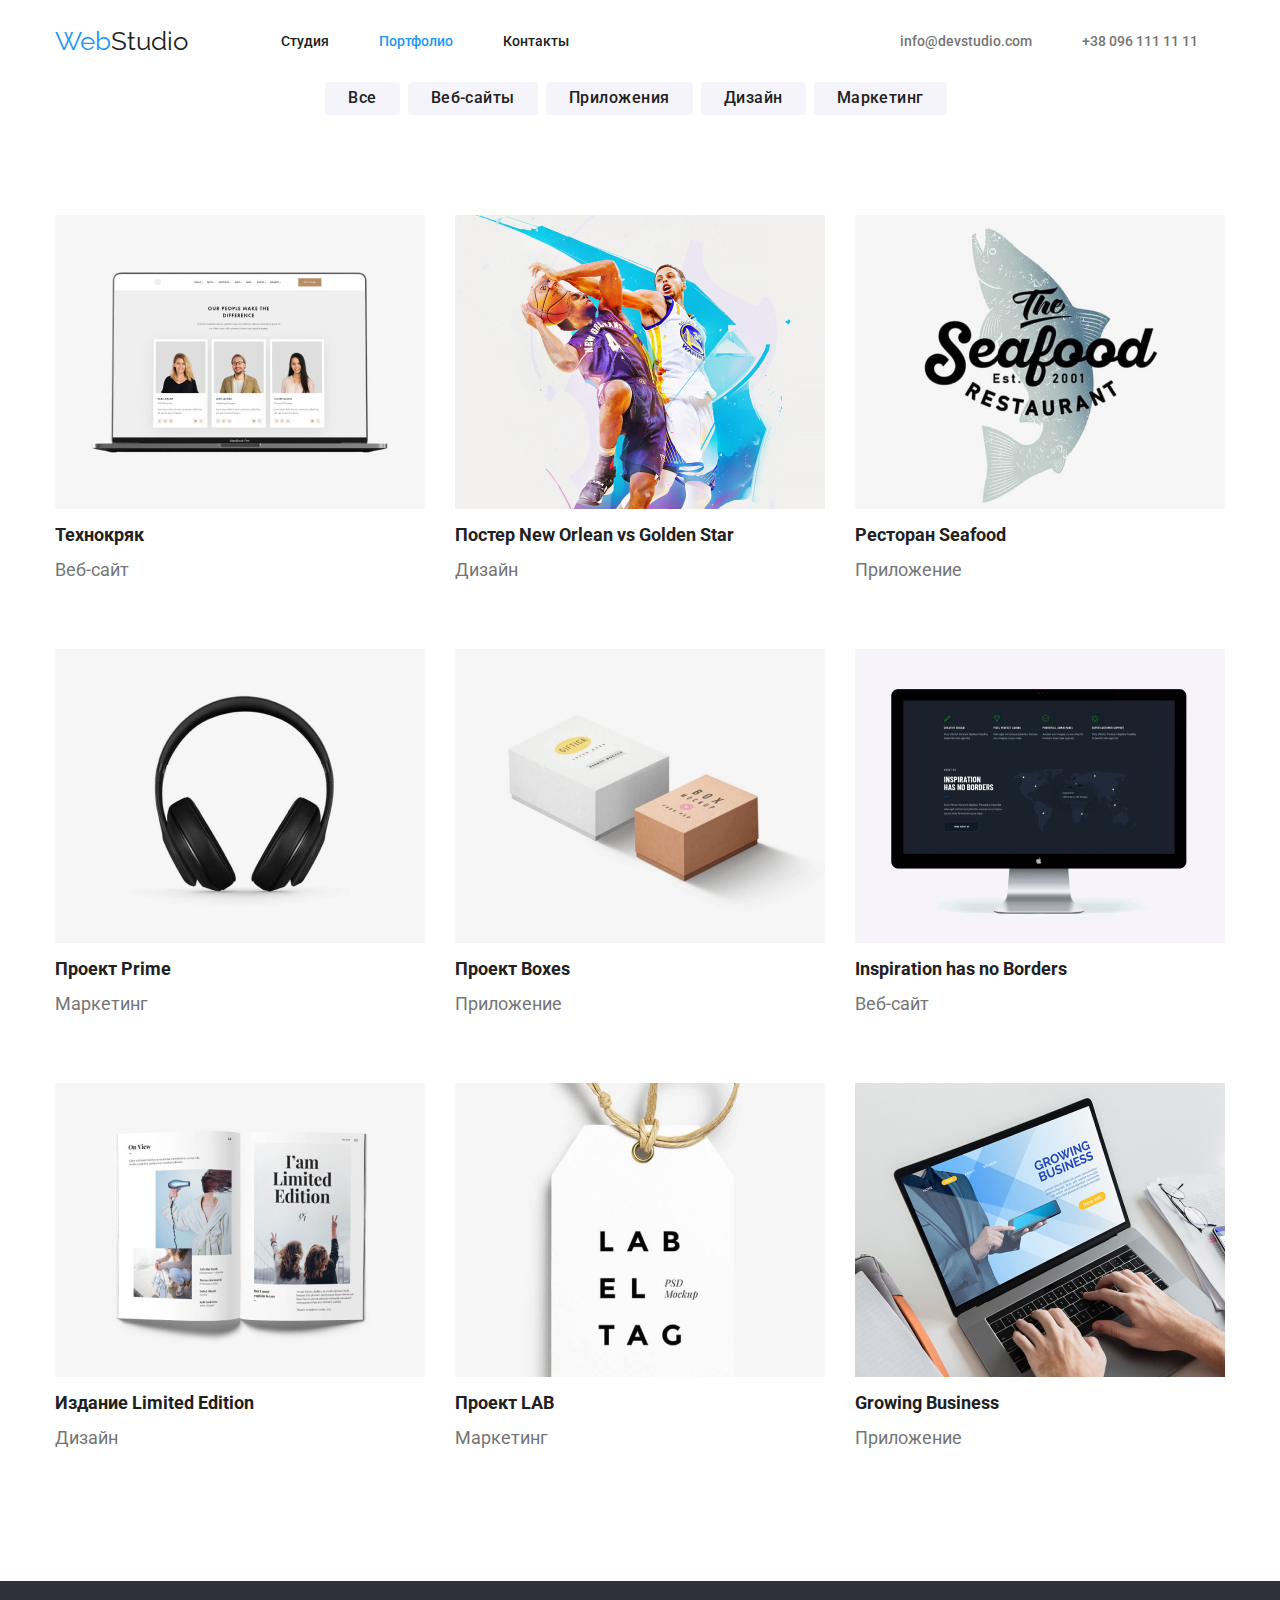
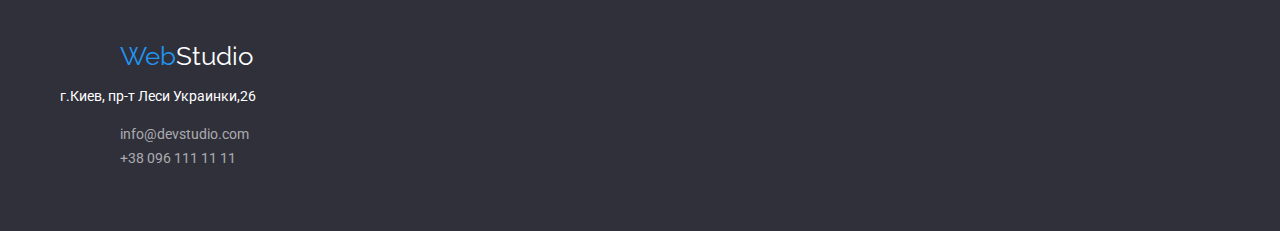
==== commit c57afec7: "правки в весбстудии и портфолио" ====
--- a/portfolio.html
+++ b/portfolio.html
@@ -48,158 +48,164 @@
       <h1 hidden>Примеры работ</h1>
 
       <section class="portfolio-menu">
-        <div class="container button-list">
-          <h2 hidden>Меню портфолио</h2>
-          <div class="container-buttons">
-            <ul class="buttons-list">
-              <li class="buttons-item">
-                <button class="button-secondary" type="button">Все</button>
-              </li>
-              <li>
-                <button class="button-secondary" type="button">
-                  Веб-сайты
-                </button>
-              </li>
-              <li class="buttons-item">
-                <button class="button-secondary" type="button">
-                  Приложения
-                </button>
-              </li>
-              <li class="buttons-item">
-                <button class="button-secondary" type="button">Дизайн</button>
-              </li>
-              <li class="buttons-item">
-                <button class="button-secondary" type="button">
-                  Маркетинг
-                </button>
-              </li>
-            </ul>
-          </div>
-        </div>
-      </section>
-
-      <section class="examples-menu">
-        <h2 hidden>Меню примеров</h2>
-        <div class="examples-list list">
+        <div class="container">
+          <ul class="buttons-list">
+            <li class="buttons-item">
+              <button class="button-secondary" type="button">Все</button>
+            </li>
+            <li class="buttons-item">
+              <button class="button-secondary" type="button">Веб-сайты</button>
+            </li>
+            <li class="buttons-item">
+              <button class="button-secondary" type="button">Приложения</button>
+            </li>
+            <li class="buttons-item">
+              <button class="button-secondary" type="button">Дизайн</button>
+            </li>
+            <li class="buttons-item">
+              <button class="button-secondary" type="button">Маркетинг</button>
+            </li>
+          </ul>
+
+          <h2 hidden>Меню примеров</h2>
           <ul class="examples-list">
             <li class="examples-elements">
-              <div class="portfolio-card">
-                <img
-                  src="./images/portfolio images/website.jpg"
-                  alt="вебсайт технокряк"
-                  width="370"
-                />
-                <h3 class="examples-title">Технокряк</h3>
-                <p class="examples-item">Веб-сайт</p>
-              </div>
-            </li>
-            <li class="examples-elements">
-              <div class="portfolio-card">
-                <img
-                  src="./images/portfolio images/design.jpg"
-                  alt="дизайн постера"
-                  width="370"
-                />
-                <h3 class="examples-title">Постер New Orlean vs Golden Star</h3>
-                <p class="examples-item">Дизайн</p>
-              </div>
-            </li>
-            <li class="examples-elements">
-              <div class="portfolio-card">
-                <img
-                  src="./images/portfolio images/application restaurant.jpg"
-                  alt="приложение ресторана"
-                  width="370"
-                />
-                <h3 class="examples-title">Ресторан Seafood</h3>
-                <p class="examples-item">Приложение</p>
-              </div>
-            </li>
-            <li class="examples-elements">
-              <div class="portfolio-card">
-                <img
-                  src="./images/portfolio images/marketing.jpg"
-                  alt="маркетинг проекта прайм"
-                  width="370"
-                />
-                <h3 class="examples-title">Проект Prime</h3>
-                <p class="examples-item">Маркетинг</p>
-              </div>
-            </li>
-            <li class="examples-elements">
-              <div class="portfolio-card">
-                <img
-                  src="./images/portfolio images/application boxes.jpg"
-                  alt="приложение проекта коробочек"
-                  width="370"
-                />
-                <h3 class="examples-title">Проект Boxes</h3>
-                <p class="examples-item">Приложение</p>
-              </div>
-            </li>
-            <li class="examples-elements">
-              <div class="portfolio-card">
-                <img
-                  src="./images/portfolio images/website screen.jpg"
-                  alt="вебсайт вдохновение"
-                  width="370"
-                />
-                <h3 class="examples-title">Inspiration has no Borders</h3>
-                <p class="examples-item">Веб-сайт</p>
-              </div>
-            </li>
-            <li class="examples-elements">
-              <div class="portfolio-card">
-                <img
-                  src="./images/portfolio images/design book.jpg"
-                  alt="дизайн издания"
-                  width="370"
-                />
-                <h3 class="examples-title">Издание Limited Edition</h3>
-                <p class="examples-item">Дизайн</p>
-              </div>
-            </li>
-            <li class="examples-elements">
-              <div class="portfolio-card">
-                <img
-                  src="./images/portfolio images/marketing label.jpg"
-                  alt="маркетинг проекта лаб"
-                  width="370"
-                />
-                <h3 class="examples-title">Проект LAB</h3>
-                <p class="examples-item">Маркетинг</p>
-              </div>
-            </li>
-            <li class="examples-elements">
-              <div class="portfolio-card">
-                <img
-                  src="./images/portfolio images/application computer.jpg"
-                  alt="приложение гроуинг бизнес"
-                  width="370"
-                />
-                <h3 class="examples-title">Growing Business</h3>
-                <p class="examples-item">Приложение</p>
-              </div>
+              <a class="examples-link">
+                <div class="portfolio-card">
+                  <img
+                    src="./images/portfolio images/website.jpg"
+                    alt="вебсайт технокряк"
+                    width="370"
+                  />
+                  <h3 class="examples-title">Технокряк</h3>
+                  <p class="examples-item">Веб-сайт</p>
+                </div>
+              </a>
+            </li>
+            <li class="examples-elements">
+              <a class="examples-link">
+                <div class="portfolio-card">
+                  <img
+                    src="./images/portfolio images/design.jpg"
+                    alt="дизайн постера"
+                    width="370"
+                  />
+                  <h3 class="examples-title">
+                    Постер New Orlean vs Golden Star
+                  </h3>
+                  <p class="examples-item">Дизайн</p>
+                </div>
+              </a>
+            </li>
+            <li class="examples-elements">
+              <a class="examples-link">
+                <div class="portfolio-card">
+                  <img
+                    src="./images/portfolio images/application restaurant.jpg"
+                    alt="приложение ресторана"
+                    width="370"
+                  />
+                  <h3 class="examples-title">Ресторан Seafood</h3>
+                  <p class="examples-item">Приложение</p>
+                </div>
+              </a>
+            </li>
+            <li class="examples-elements">
+              <a class="examples-link">
+                <div class="portfolio-card">
+                  <img
+                    src="./images/portfolio images/marketing.jpg"
+                    alt="маркетинг проекта прайм"
+                    width="370"
+                  />
+                  <h3 class="examples-title">Проект Prime</h3>
+                  <p class="examples-item">Маркетинг</p>
+                </div>
+              </a>
+            </li>
+            <li class="examples-elements">
+              <a class="examples-link">
+                <div class="portfolio-card">
+                  <img
+                    src="./images/portfolio images/application boxes.jpg"
+                    alt="приложение проекта коробочек"
+                    width="370"
+                  />
+                  <h3 class="examples-title">Проект Boxes</h3>
+                  <p class="examples-item">Приложение</p>
+                </div>
+              </a>
+            </li>
+            <li class="examples-elements">
+              <a class="examples-link">
+                <div class="portfolio-card">
+                  <img
+                    src="./images/portfolio images/website screen.jpg"
+                    alt="вебсайт вдохновение"
+                    width="370"
+                  />
+                  <h3 class="examples-title">Inspiration has no Borders</h3>
+                  <p class="examples-item">Веб-сайт</p>
+                </div>
+              </a>
+            </li>
+            <li class="examples-elements">
+              <a class="examples-link">
+                <div class="portfolio-card">
+                  <img
+                    src="./images/portfolio images/design book.jpg"
+                    alt="дизайн издания"
+                    width="370"
+                  />
+                  <h3 class="examples-title">Издание Limited Edition</h3>
+                  <p class="examples-item">Дизайн</p>
+                </div>
+              </a>
+            </li>
+            <li class="examples-elements">
+              <a class="examples-link">
+                <div class="portfolio-card">
+                  <img
+                    src="./images/portfolio images/marketing label.jpg"
+                    alt="маркетинг проекта лаб"
+                    width="370"
+                  />
+                  <h3 class="examples-title">Проект LAB</h3>
+                  <p class="examples-item">Маркетинг</p>
+                </div>
+              </a>
+            </li>
+            <li class="examples-elements">
+              <a class="examples-link">
+                <div class="portfolio-card">
+                  <img
+                    src="./images/portfolio images/application computer.jpg"
+                    alt="приложение гроуинг бизнес"
+                    width="370"
+                  />
+                  <h3 class="examples-title">Growing Business</h3>
+                  <p class="examples-item">Приложение</p>
+                </div>
+              </a>
             </li>
           </ul>
         </div>
       </section>
     </main>
+
     <footer class="footer">
-      <div class="footer-container">
-        <a href="./index.html" class="logo-footer">
-          <span class="logo-colored">Web</span>Studio</a
-        >
-        <ul class="list">
-          <li>
-            <p class="address-geo">г.Киев, пр-т Леси Украинки,26</p>
-          </li>
-          <address class="contacts-style">
-            <li><a href="mailto:info@devstudio.com">info@devstudio.com</a></li>
-            <li><a href="tel:+380961111111">+38 096 111 11 11</a></li>
-          </address>
-        </ul>
-      </div>
+      <a href="./index.html" class="logo-footer">
+        <span class="logo-colored">Web</span>Studio</a
+      >
+      <ul class="list">
+        <li>
+          <p class="address-geo">г.Киев, пр-т Леси Украинки,26</p>
+        </li>
+        <address class="contacts-style">
+          <li><a href="mailto:info@devstudio.com">info@devstudio.com</a></li>
+          <li><a href="tel:+380961111111">+38 096 111 11 11</a></li>
+        </address>
+      </ul>
     </footer>
   </body>
 </html>
--- a/css/styles.css
+++ b/css/styles.css
@@ -192,15 +192,17 @@
 }
 .directions {
     background-color: var(--light-bg);
+    margin-bottom: 94px;
 }
 .directions-title {
-    margin-top: 0;
+    margin-top: 0p;
     margin-bottom: 50px;
     font-weight: 700;
     font-size: 36px;
     line-height: 1.17;
     color:  var(--black);
     text-align: center;
+    padding-top: 94px;
 }
 .directions-item {
     margin-right: 30px;
@@ -239,6 +241,7 @@
     margin-right: 30px;
     text-align: center;
 }
+
 .card {
   border-bottom-left-radius: 4px;
   border-bottom-right-radius: 4px;
@@ -287,12 +290,7 @@
 .portfolio-header{
     background-color: var(--white-bg);
 }
-.portfolio-main-container{
-margin-top: 0px;
-padding-top: 94px;
-padding-bottom: 94px;
-width: 1200px;
-}
+
 .portfolio-nav a {
      font-weight: 500;
     font-size: 14px;
@@ -343,6 +341,8 @@
     line-height: 1.62;
     color: var(--black);
     background-color: var(--white-bg);
+    padding-bottom: 94px;
+
 }
 .portfolio-menu a {
     color: var(--black);
@@ -372,6 +372,8 @@
     font-size: 18px;
     line-height: 2;
     color: var(--black);
+    margin-top: 0;
+    margin-bottom: 0;
 }
 .examples-item {
      margin: 0;
@@ -393,6 +395,10 @@
     text-align: center;
     padding: 6px 22px;
     border: 1px solid transparent;
+    padding-top: 6px;
+    padding-right: 22px;
+    padding-bottom: 6px;
+    padding-left:22px;
     }
 
 .button-secondary:hover {
@@ -405,11 +411,15 @@
     }
     
     .buttons-list {
+    margin-top: 0;
+    margin-bottom: 0;
+    padding-left: 0;
     display: flex;
     justify-content: center;
 }
-.buttons-item{
+.buttons-item {
     margin-right: 8px;
+   
 }
 .contacts-style {
     font-style: normal;
@@ -417,9 +427,10 @@
 .container-header {
        margin-left: auto;
        margin-right: auto;
-       width: 1600px;  
-       padding-left: 200px;  
-       padding-right: 200px;
+       width: 1200px;
+       padding-left: 15px;
+       padding-right: 15px;
+    
      
     }
 
@@ -431,11 +442,7 @@
        width: 1200px;
    }
 
-.footer-container {
-    margin-left: auto;
-       margin-right: auto;
-       width: 1170px;
-              }
+
 
 .container menu {
     display:flex;
@@ -449,22 +456,24 @@
     text-align: center;
     }
 .examples-list{
+margin-top: 50px;
 padding-left: 0;
-margin-top: 0;
 margin-bottom: 0;
   display: flex;
   flex-wrap: wrap;
 }
 .examples-elements {
  height: 404px;
- margin-bottom: 30px;
 }
 .examples-elements:not(:nth-child(3n)) {
     margin-right: 30px;
     
 }
-.examples-elements:not(:nth-last-child(-n + 3)) {
-    margin-bottom: 30px;
+.examples-elements:not(:nth-child(-n + 3)) {
+  margin-top: 30px;
+}
+.examples-elements:nth-child(-n+3) {
+    margin-top:50px;
 }
 
 .portfolio-card {
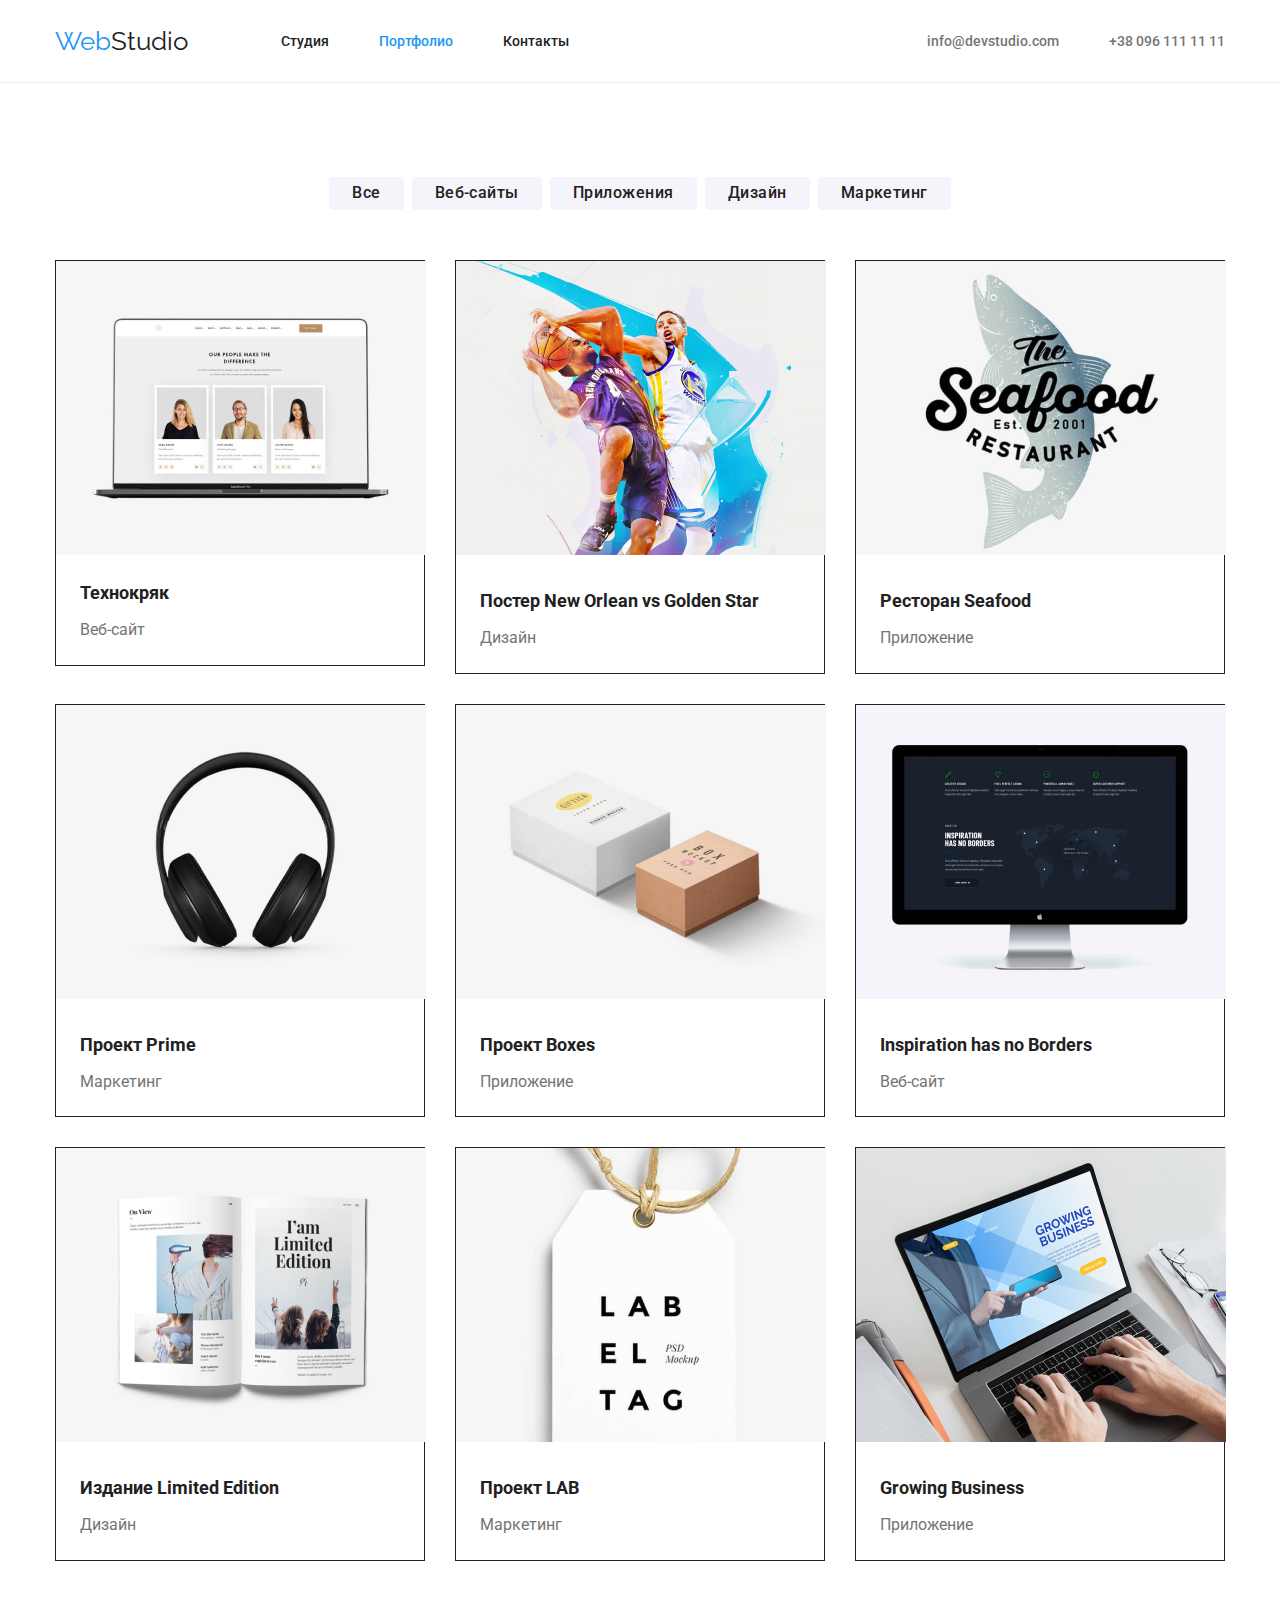
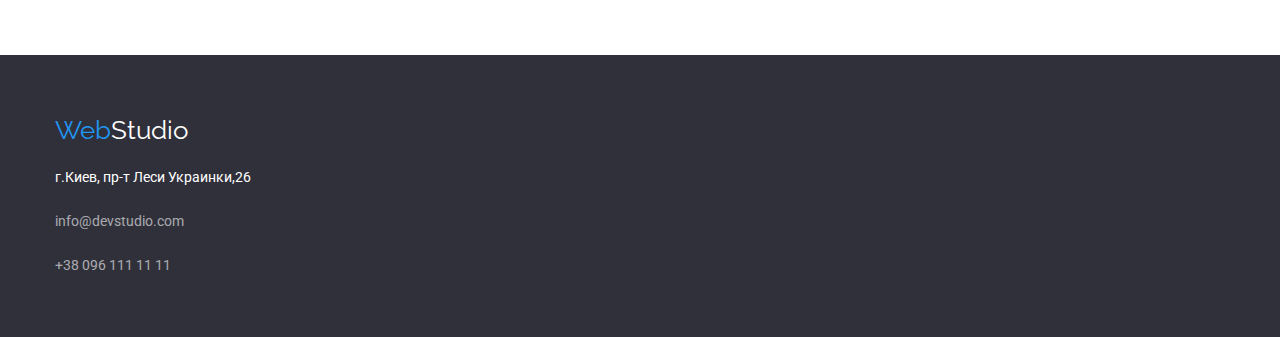
==== commit 38167369: "правки в портфолио" ====
--- a/portfolio.html
+++ b/portfolio.html
@@ -45,9 +45,8 @@
       </div>
     </header>
     <main>
-      <h1 hidden>Примеры работ</h1>
-
       <section class="portfolio-menu">
+        <h1 hidden>Примеры работ</h1>
         <div class="container">
           <ul class="buttons-list">
             <li class="buttons-item">
@@ -73,6 +72,7 @@
               <a class="examples-link">
                 <div class="portfolio-card">
                   <img
+                    class="img-fix"
                     src="./images/portfolio images/website.jpg"
                     alt="вебсайт технокряк"
                     width="370"
@@ -194,18 +194,17 @@
     </main>
 
     <footer class="footer">
-      <a href="./index.html" class="logo-footer">
-        <span class="logo-colored">Web</span>Studio</a
-      >
-      <ul class="list">
-        <li>
+      <div class="container">
+        <a href="./index.html" class="logo-footer">
+          <span class="logo-colored">Web</span>Studio</a
+        >
+
+        <address class="contacts-style">
           <p class="address-geo">г.Киев, пр-т Леси Украинки,26</p>
-        </li>
-        <address class="contacts-style">
-          <li><a href="mailto:info@devstudio.com">info@devstudio.com</a></li>
-          <li><a href="tel:+380961111111">+38 096 111 11 11</a></li>
+          <a href="mailto:info@devstudio.com">info@devstudio.com</a>
+          <a href="tel:+380961111111">+38 096 111 11 11</a>
         </address>
-      </ul>
+      </div>
     </footer>
   </body>
 </html>
--- a/css/styles.css
+++ b/css/styles.css
@@ -88,6 +88,9 @@
     padding-bottom: 32px;
 }
 
+.contacts-header {
+     margin-left: auto;
+}
 .contacts-header a {
     font-weight: 500;
     font-size: 14px;
@@ -249,8 +252,11 @@
 
 .footer {
     background-color: var(--dark-bg);
-    padding: 60px;
-    text-align: left;
+ 
+}
+.footer > .container {
+    padding-top:60px;
+    padding-bottom: 60px;
 }
 .logo-footer {
     font-family: Raleway, sans-serif;
@@ -260,16 +266,21 @@
     color: var(--white);
 }
 .footer a {
-    padding: 60px;
     color: var(--white);
 }
+
 .address-geo {
+    margin-top: 0;
+    margin-bottom: 0;
     font-weight: 400;
     font-size: 14px;
     line-height: 1.71;
     color: var(--white);
 }
 .contacts-style a {
+    display: block;
+    margin-top: 9px;
+    margin-top:20px;
     font-weight: 400;
     font-size: 14px;
     line-height: 1.71;
@@ -286,9 +297,13 @@
     color: var(--accent-cl);
 
 }
+.contacts-style {
+    margin-top: 20px;
+}
 
 .portfolio-header{
     background-color: var(--white-bg);
+    border-bottom: 1px solid #ECECEC;
 }
 
 .portfolio-nav a {
@@ -330,7 +345,7 @@
 
 .portfolio-contacts {
     display: flex;
-    margin-left: 331px;
+
 }
 .portfolio-contacts .item {
     margin-left: 50px;
@@ -341,8 +356,10 @@
     line-height: 1.62;
     color: var(--black);
     background-color: var(--white-bg);
+}
+.portfolio-menu > .container {
+    padding-top: 94px;
     padding-bottom: 94px;
-
 }
 .portfolio-menu a {
     color: var(--black);
@@ -368,21 +385,32 @@
 
 }
 .examples-title {
+    margin-top: 20px;
     font-weight: 700;
     font-size: 18px;
     line-height: 2;
     color: var(--black);
-    margin-top: 0;
     margin-bottom: 0;
+    padding-left: 24px;
+    padding-right: 24px;
 }
 .examples-item {
-     margin: 0;
+     margin-top:4px;
+     margin-bottom: 0;
+    padding-left: 24px;
+    padding-right: 24px;
     font-weight: 400;
-    font-size: 18px;
+    font-size: 16px;
     line-height: 1.87;
     color: var(--main-text-cl);
    }
 
+   .examples-link {
+       padding-bottom: 20px;
+       display: block;
+       border: 1px solid;
+
+   }
 .button-secondary {
     display: inline-block;
     font-family: inherit;
@@ -417,7 +445,7 @@
     display: flex;
     justify-content: center;
 }
-.buttons-item {
+.buttons-item:not(:last-child){
     margin-right: 8px;
    
 }
@@ -443,7 +471,9 @@
    }
 
 
-
+.examples-elements {
+    width: calc((100% - 60px)/3);
+}
 .container menu {
     display:flex;
     justify-content: center;
@@ -462,9 +492,7 @@
   display: flex;
   flex-wrap: wrap;
 }
-.examples-elements {
- height: 404px;
-}
+
 .examples-elements:not(:nth-child(3n)) {
     margin-right: 30px;
     
@@ -472,14 +500,13 @@
 .examples-elements:not(:nth-child(-n + 3)) {
   margin-top: 30px;
 }
-.examples-elements:nth-child(-n+3) {
-    margin-top:50px;
-}
 
 .portfolio-card {
     width: 370px
 }
-
+.img-fix {
+    display: block;
+}
 
 
 
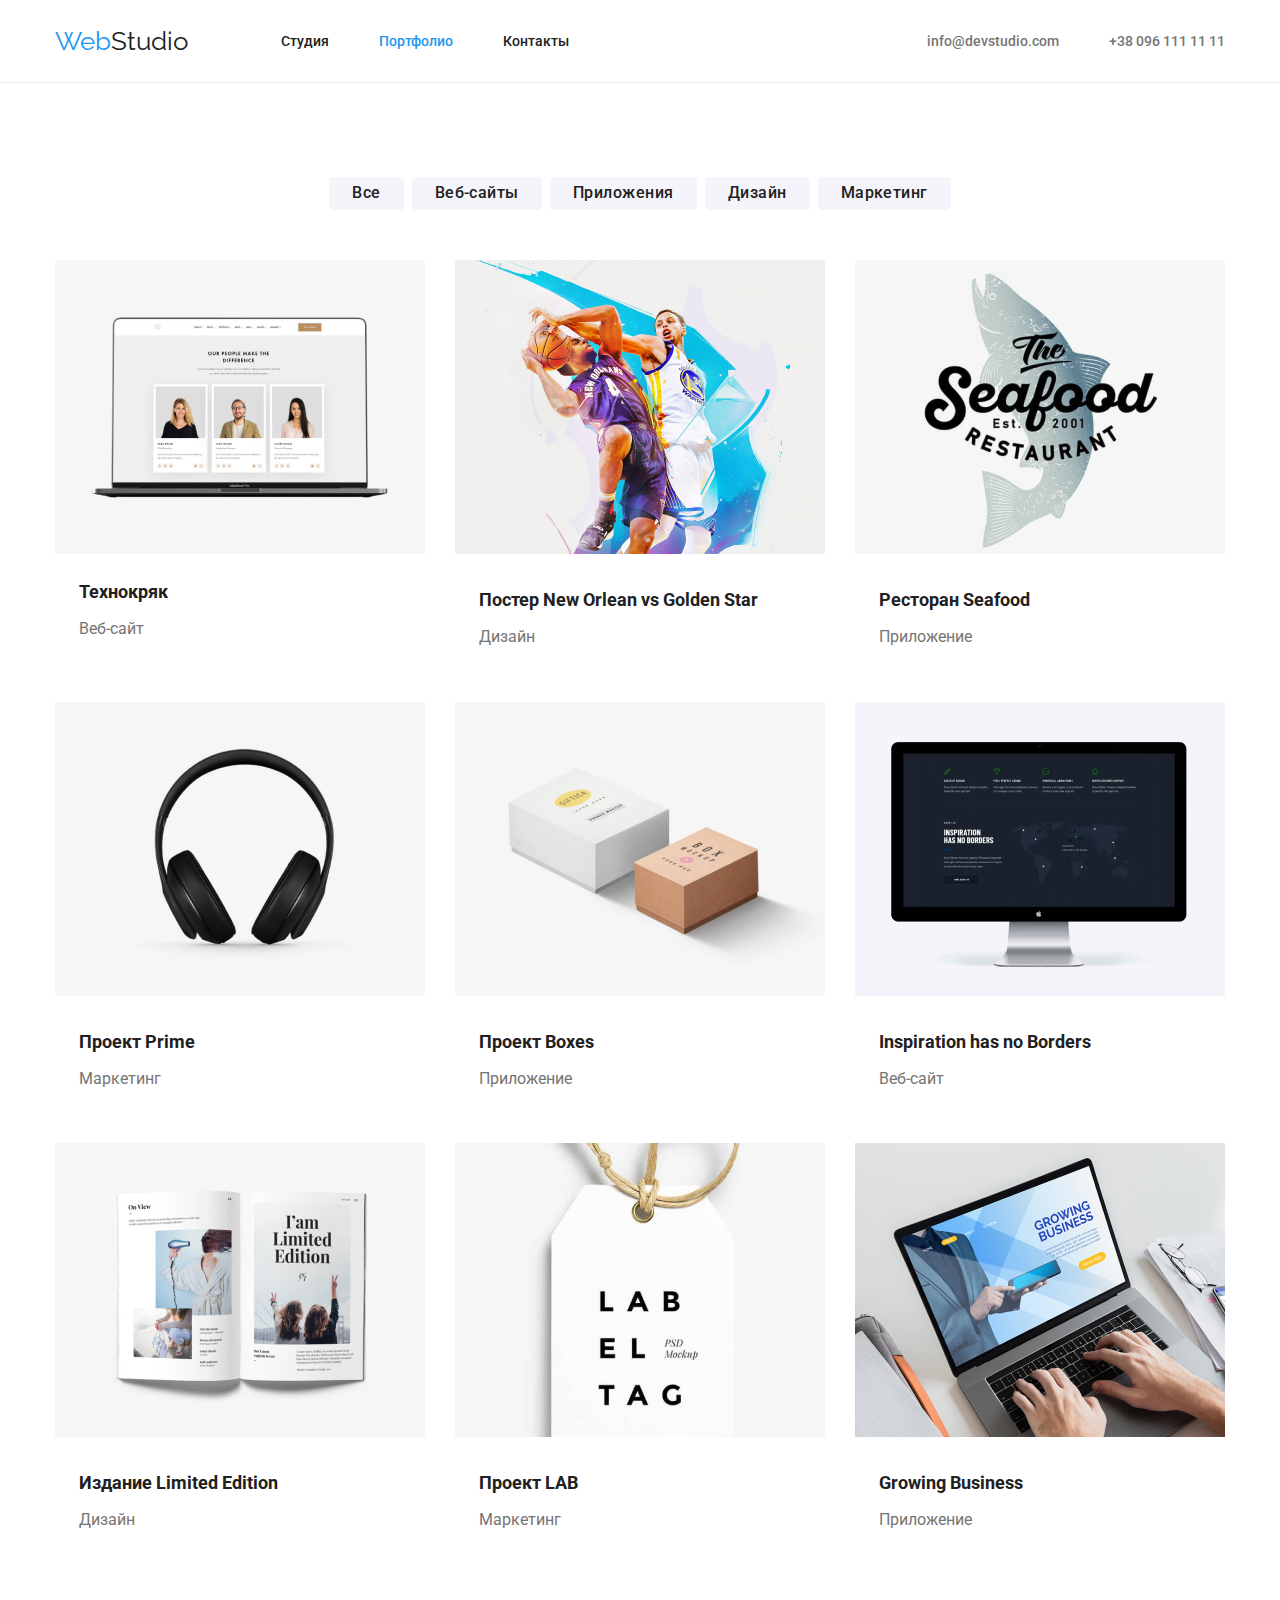
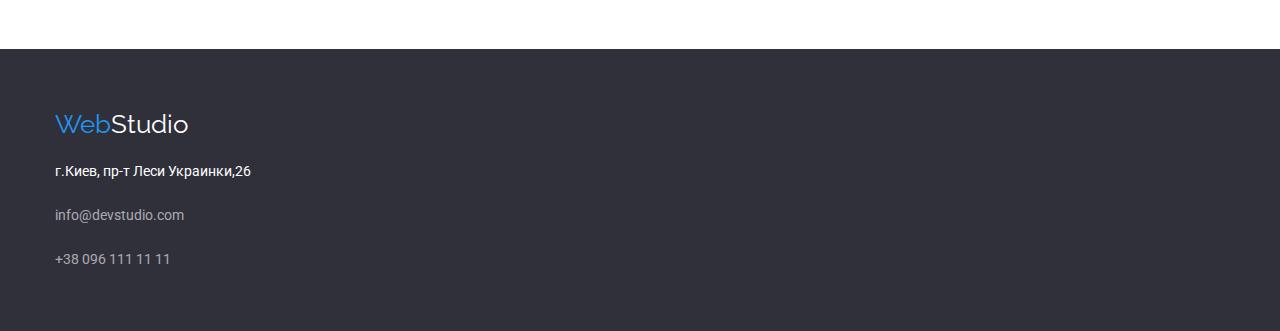
==== commit e765505f: "команда и направления" ====
--- a/portfolio.html
+++ b/portfolio.html
@@ -66,7 +66,6 @@
             </li>
           </ul>
 
-          <h2 hidden>Меню примеров</h2>
           <ul class="examples-list">
             <li class="examples-elements">
               <a class="examples-link">
@@ -77,7 +76,7 @@
                     alt="вебсайт технокряк"
                     width="370"
                   />
-                  <h3 class="examples-title">Технокряк</h3>
+                  <h2 class="examples-title">Технокряк</h2>
                   <p class="examples-item">Веб-сайт</p>
                 </div>
               </a>
@@ -90,9 +89,9 @@
                     alt="дизайн постера"
                     width="370"
                   />
-                  <h3 class="examples-title">
+                  <h2 class="examples-title">
                     Постер New Orlean vs Golden Star
-                  </h3>
+                  </h2>
                   <p class="examples-item">Дизайн</p>
                 </div>
               </a>
@@ -105,7 +104,7 @@
                     alt="приложение ресторана"
                     width="370"
                   />
-                  <h3 class="examples-title">Ресторан Seafood</h3>
+                  <h2 class="examples-title">Ресторан Seafood</h2>
                   <p class="examples-item">Приложение</p>
                 </div>
               </a>
@@ -118,7 +117,7 @@
                     alt="маркетинг проекта прайм"
                     width="370"
                   />
-                  <h3 class="examples-title">Проект Prime</h3>
+                  <h2 class="examples-title">Проект Prime</h2>
                   <p class="examples-item">Маркетинг</p>
                 </div>
               </a>
@@ -131,7 +130,7 @@
                     alt="приложение проекта коробочек"
                     width="370"
                   />
-                  <h3 class="examples-title">Проект Boxes</h3>
+                  <h2 class="examples-title">Проект Boxes</h2>
                   <p class="examples-item">Приложение</p>
                 </div>
               </a>
@@ -144,7 +143,7 @@
                     alt="вебсайт вдохновение"
                     width="370"
                   />
-                  <h3 class="examples-title">Inspiration has no Borders</h3>
+                  <h2 class="examples-title">Inspiration has no Borders</h2>
                   <p class="examples-item">Веб-сайт</p>
                 </div>
               </a>
@@ -157,7 +156,7 @@
                     alt="дизайн издания"
                     width="370"
                   />
-                  <h3 class="examples-title">Издание Limited Edition</h3>
+                  <h2 class="examples-title">Издание Limited Edition</h2>
                   <p class="examples-item">Дизайн</p>
                 </div>
               </a>
@@ -170,7 +169,7 @@
                     alt="маркетинг проекта лаб"
                     width="370"
                   />
-                  <h3 class="examples-title">Проект LAB</h3>
+                  <h2 class="examples-title">Проект LAB</h2>
                   <p class="examples-item">Маркетинг</p>
                 </div>
               </a>
@@ -183,7 +182,7 @@
                     alt="приложение гроуинг бизнес"
                     width="370"
                   />
-                  <h3 class="examples-title">Growing Business</h3>
+                  <h2 class="examples-title">Growing Business</h2>
                   <p class="examples-item">Приложение</p>
                 </div>
               </a>
--- a/css/styles.css
+++ b/css/styles.css
@@ -119,7 +119,6 @@
     color: var(--white-bg);
     background-color: var(--dark-bg);
     text-align: center;
-    margin-bottom: 94px;
     padding-top: 200px;
     padding-bottom: 200px;
 }
@@ -163,7 +162,8 @@
     
     .advantages-list {
     background-color: var(--light-bg);
-    padding: 94px;
+    padding-top: 94px;
+    padding-bottom: 94px;
     }    
     .advantages-title {
         margin-top: 0;
@@ -195,31 +195,36 @@
 }
 .directions {
     background-color: var(--light-bg);
-    margin-bottom: 94px;
+    padding-bottom: 94px;
 }
 .directions-title {
-    margin-top: 0p;
-    margin-bottom: 50px;
+    margin-top: 0;
     font-weight: 700;
     font-size: 36px;
     line-height: 1.17;
     color:  var(--black);
     text-align: center;
-    padding-top: 94px;
-}
-.directions-item {
-    margin-right: 30px;
-}
+  
+}
+.directions-item:not(:last-child){
+    margin-right:30px;
+    }
+
+    .directions-item {
+        margin-top: 50px;
+    }
 .team-section {
     background-color: var(--light-grey-bg);
     margin: 0;
+    padding-top: 94px;
+    padding-bottom: 94px;
     
 
 }
 
 .team-title {
     margin-top: 0;
-    margin-bottom: 50px;
+    margin-bottom: 0;
     font-weight: 700;
     font-size: 36px;
     line-height: 1.17;
@@ -228,26 +233,33 @@
 }
 .team-member {
     margin-bottom: 10px;
+    margin-top: 30px;
     font-weight: 500;
     font-size: 16px;
     line-height: 1.17;
     color: var(--black);
-    margin: 0;
+  
 }
 .team-item {
     margin-top: 0;
-    margin-bottom: 0;
     font-weight: 400;
     font-size: 16px;
     line-height: 1.17;
     color: var(--main-text-cl);
     margin-right: 30px;
     text-align: center;
+}
+.team-item::not(:last-child)
+{margin-right: 30px;
+
 }
 
 .card {
   border-bottom-left-radius: 4px;
   border-bottom-right-radius: 4px;
+padding-bottom: 30px;
+  border-radius: 0px 0px 4px 4px;
+  box-shadow: 0px 1px 3px rgba(0, 0, 0, 0.12), 0px 1px 1px rgba(0, 0, 0, 0.14), 0px 2px 1px rgba(0, 0, 0, 0.2);
 }
 
 .footer {
@@ -299,6 +311,9 @@
 }
 .contacts-style {
     margin-top: 20px;
+}
+.address-geo > .a {
+    margin-top: 0;
 }
 
 .portfolio-header{
@@ -408,7 +423,7 @@
    .examples-link {
        padding-bottom: 20px;
        display: block;
-       border: 1px solid;
+      
 
    }
 .button-secondary {
